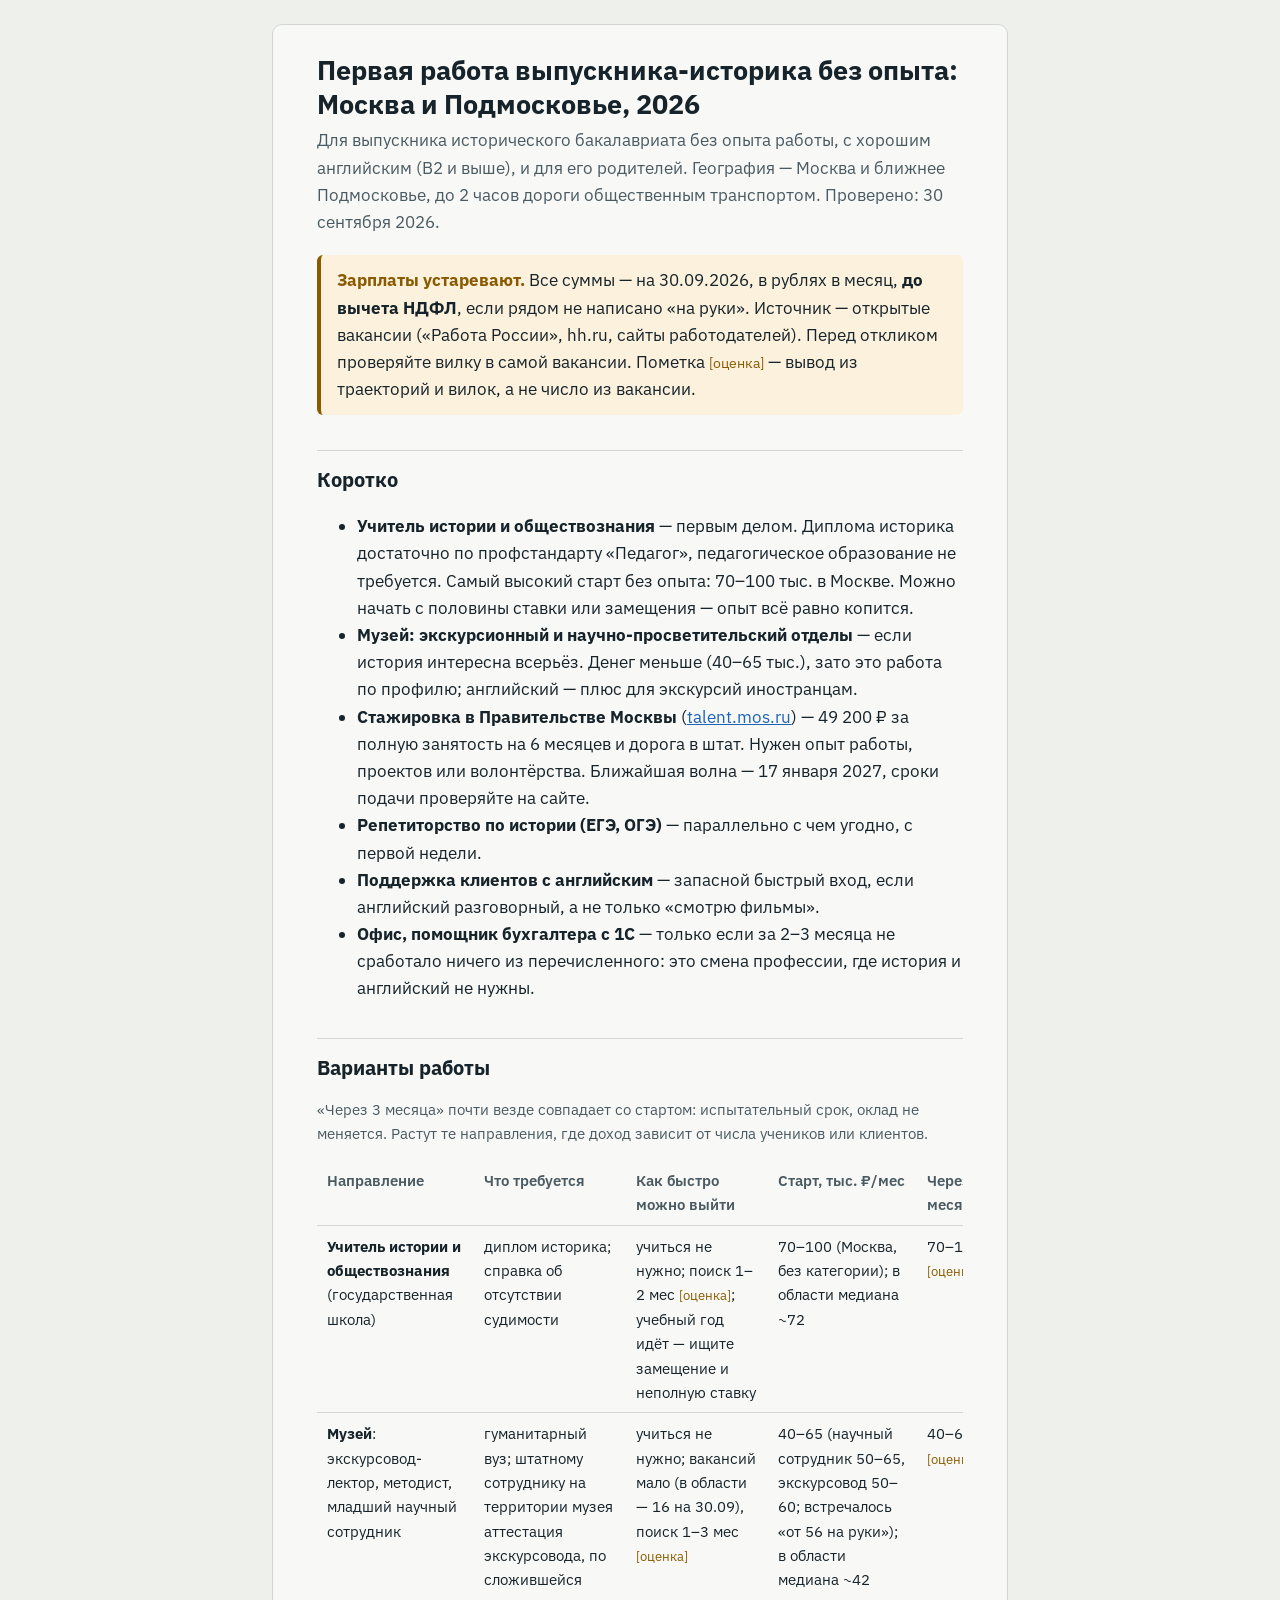
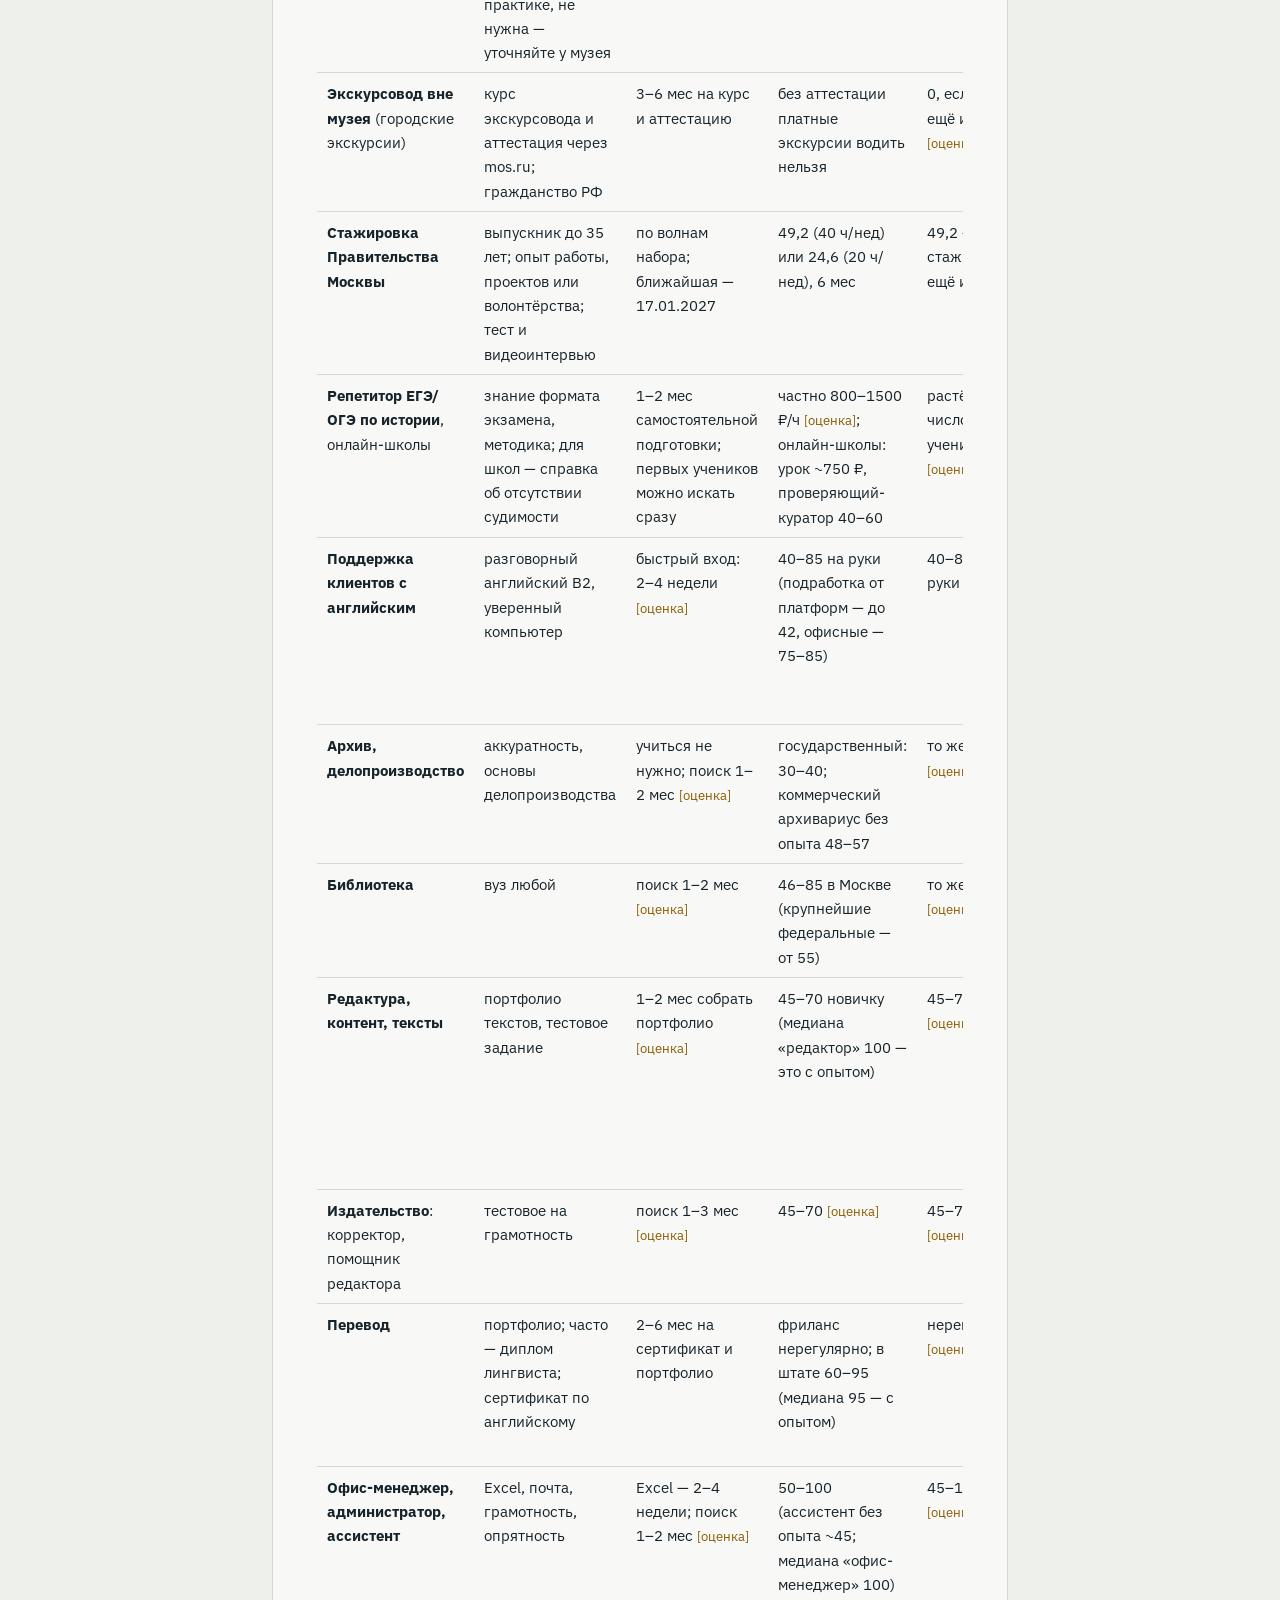
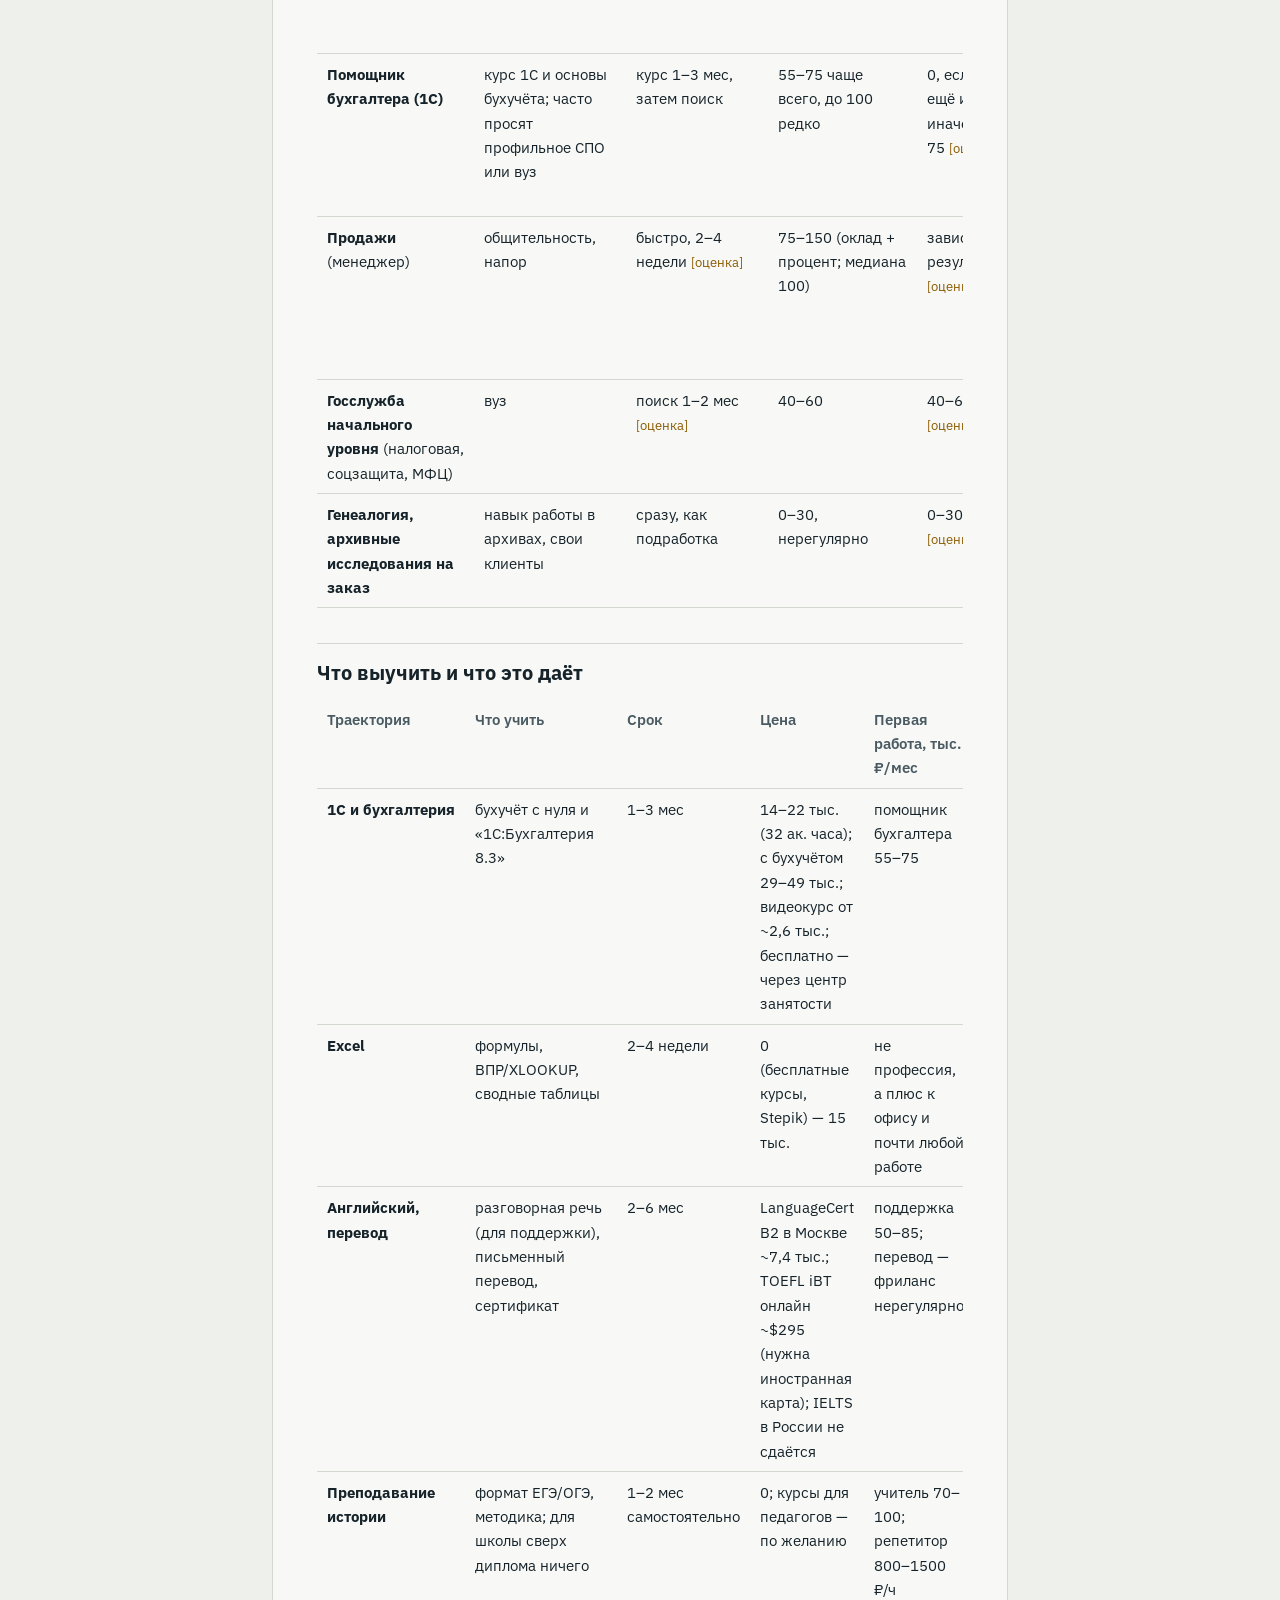
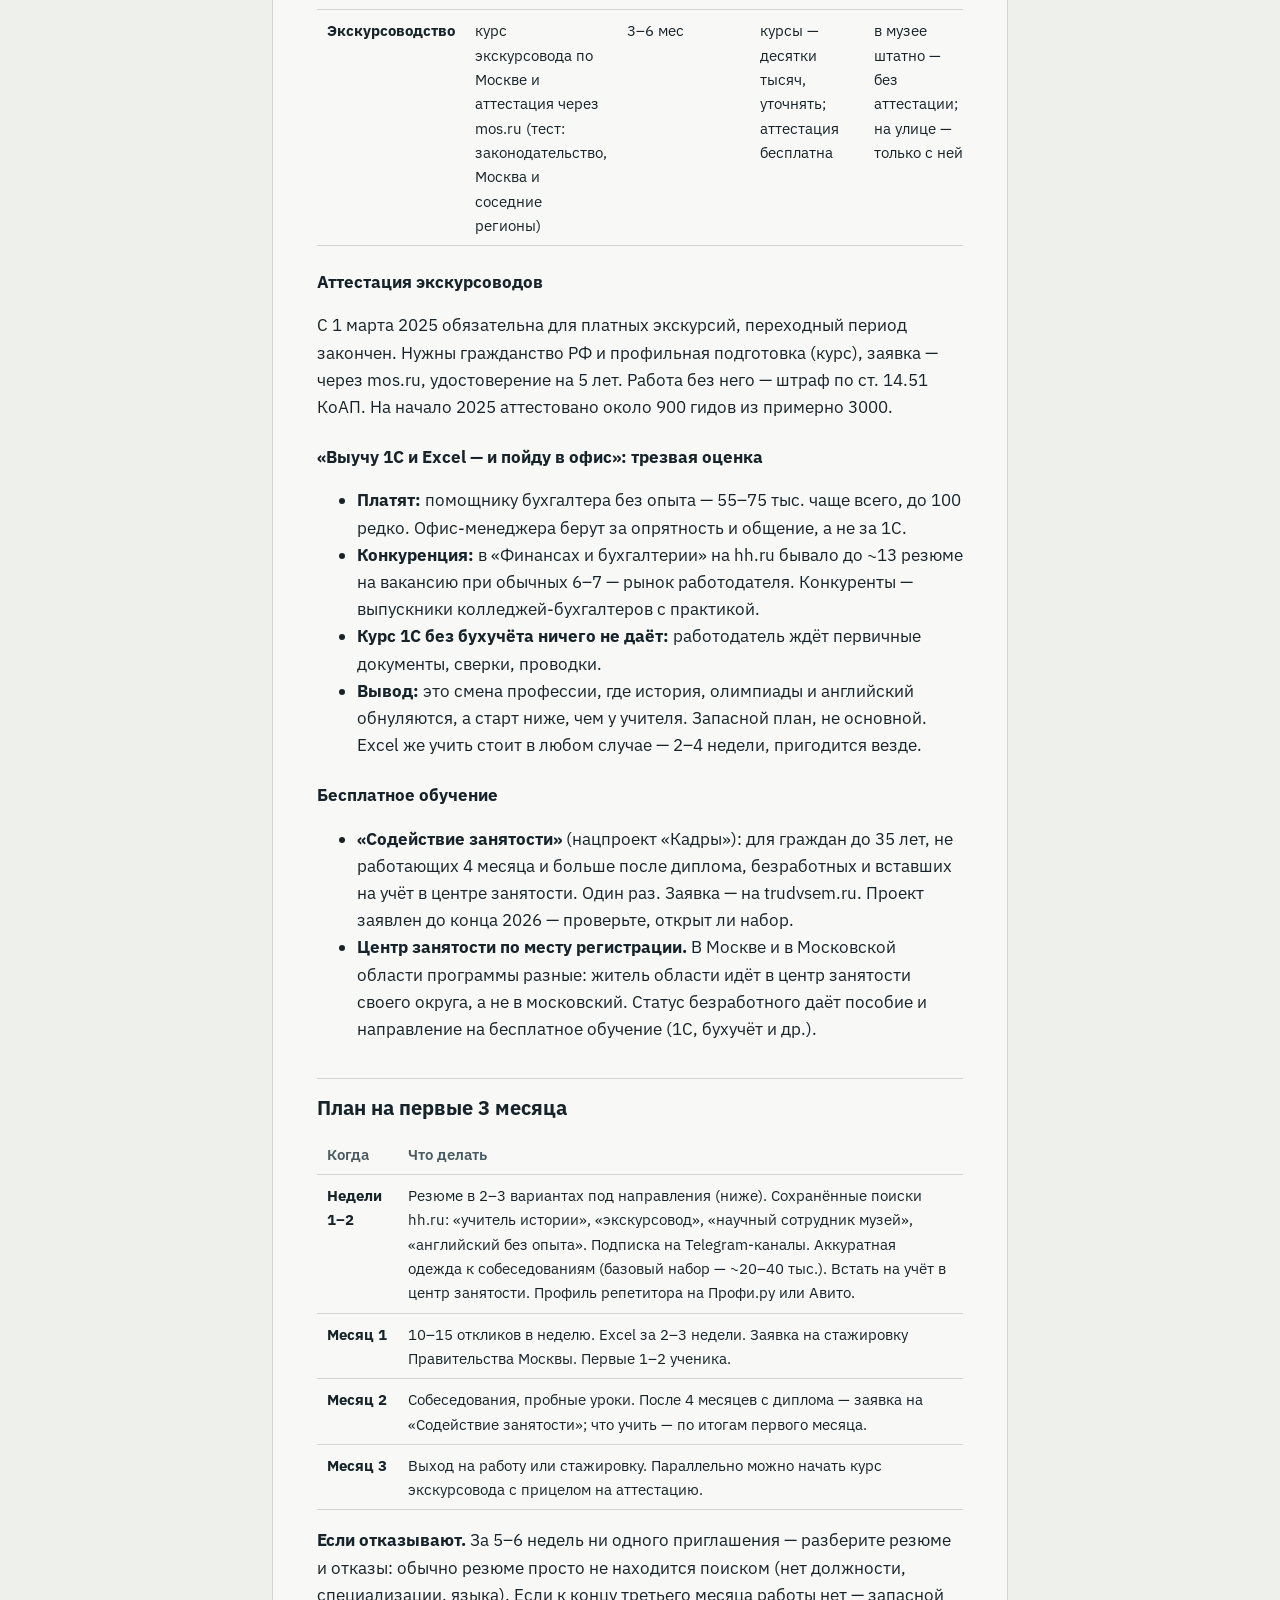
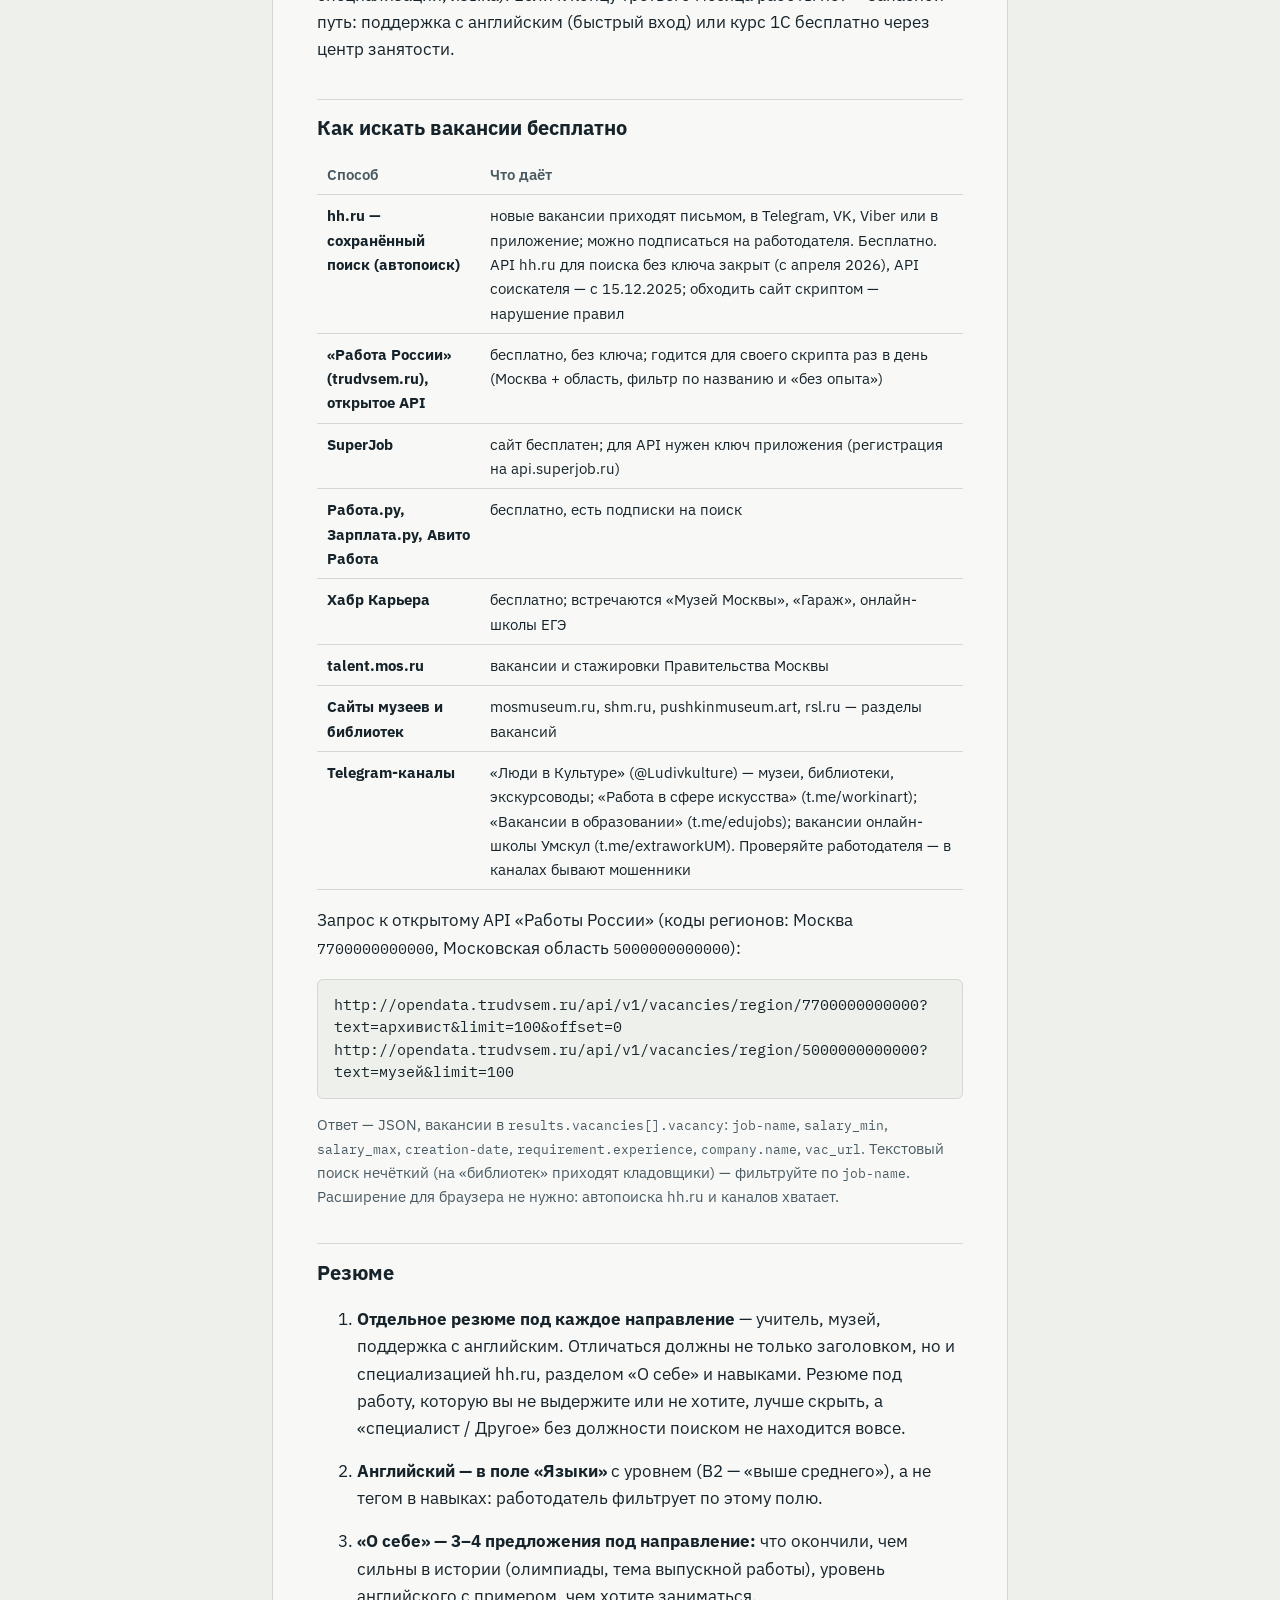
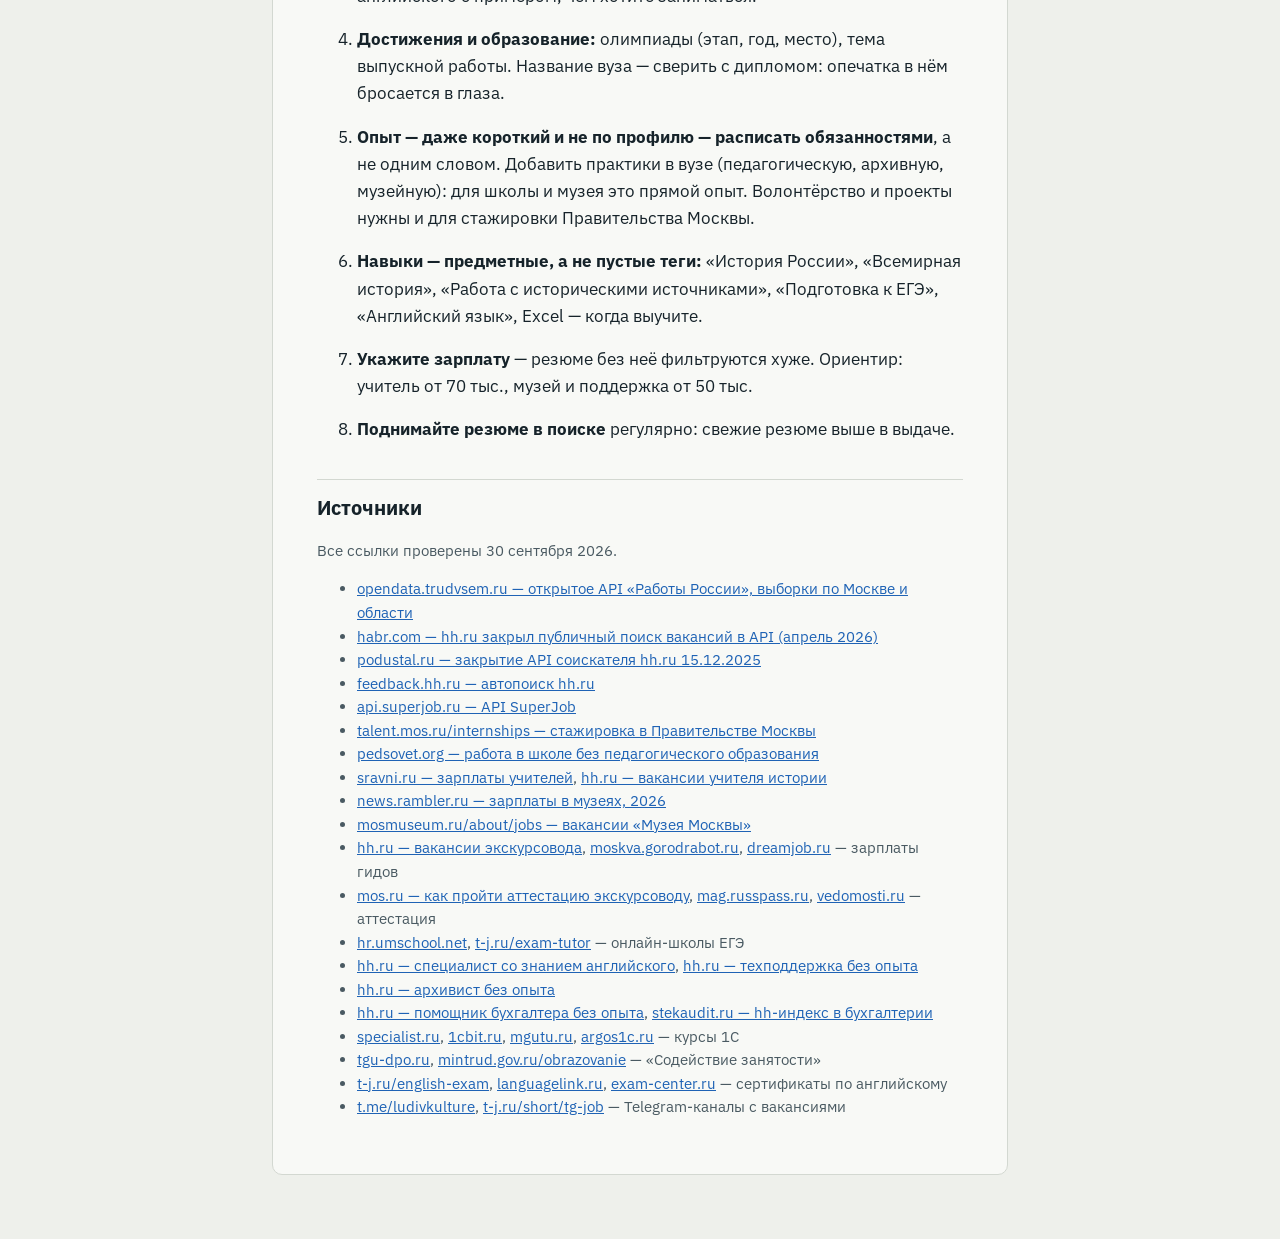
==== life/russia/first-job-humanities-graduate/index.html @ 93a3f7b5 "Две страницы: повторная подача на учебную визу во Францию; первая работа выпускника-историка Co-Auth" ====
<!doctype html>
<html lang="ru">
<head>
<meta charset="utf-8">
<meta name="viewport" content="width=device-width, initial-scale=1">
<title>Первая работа выпускника-историка без опыта: Москва и Подмосковье, 2026</title>
<meta name="description" content="Куда идти работать выпускнику исторического факультета без опыта, с хорошим английским, в Москве и Подмосковье: школа, музей, стажировка Правительства Москвы, репетиторство, поддержка с английским, офис и 1С. Как быстро можно выйти на работу и сколько платят на старте, через 3 месяца и через год.">
<link rel="canonical" href="https://mpashka.github.io/pages/life/russia/first-job-humanities-graduate/">
<meta property="og:type" content="article">
<meta property="og:url" content="https://mpashka.github.io/pages/life/russia/first-job-humanities-graduate/">
<meta property="og:title" content="Первая работа выпускника-историка без опыта: Москва и Подмосковье, 2026">
<meta property="og:description" content="Варианты работы, сроки выхода, доход на старте, через 3 месяца и через год; что выучить, план на 3 месяца и бесплатный поиск вакансий.">
<meta property="og:locale" content="ru_RU">
<link rel="preconnect" href="https://fonts.googleapis.com">
<link rel="preconnect" href="https://fonts.gstatic.com" crossorigin>
<link rel="stylesheet" href="https://fonts.googleapis.com/css2?family=IBM+Plex+Mono:wght@400;500&family=IBM+Plex+Sans:ital,wght@0,400;0,500;0,600;1,400&display=swap&subset=cyrillic,latin-ext">
<style>
:root {
  color-scheme: light;
  --ground: #eef0eb;
  --paper: #f8f9f6;
  --ink: #16232a;
  --ink-2: #4a5a62;
  --rule: #d3d8d1;
  --signal: #8a5a00;
  --signal-bg: #fbf1dc;
  --link: #1f63b5;
}
@media (prefers-color-scheme: dark) {
  :root {
    color-scheme: dark;
    --ground: #12181b;
    --paper: #182125;
    --ink: #e4eae7;
    --ink-2: #a7b4b9;
    --rule: #2e3a3f;
    --signal: #f0b54a;
    --signal-bg: #2b2415;
    --link: #7fb2f0;
  }
}
* { box-sizing: border-box; }
body {
  margin: 0;
  background: var(--ground);
  color: var(--ink);
  font: 17px/1.6 "IBM Plex Sans", system-ui, -apple-system, "Segoe UI", sans-serif;
  padding: 24px 16px 64px;
}
main {
  max-width: 46rem;
  margin: 0 auto;
  background: var(--paper);
  border: 1px solid var(--rule);
  border-radius: 10px;
  padding: 28px clamp(16px, 4vw, 44px) 40px;
}
h1 { font-size: 1.7rem; line-height: 1.25; margin: 0 0 .4rem; }
h2 { font-size: 1.25rem; margin: 2.2rem 0 .6rem; padding-top: .8rem; border-top: 1px solid var(--rule); }
h3 { font-size: 1.05rem; margin: 1.4rem 0 .4rem; }
p, li { max-width: 42rem; }
.lead { color: var(--ink-2); margin-top: 0; }
.alert {
  background: var(--signal-bg);
  border-left: 4px solid var(--signal);
  padding: 12px 16px;
  border-radius: 6px;
  margin: 1.2rem 0;
}
.alert strong { color: var(--signal); }
a { color: var(--link); }
ol.steps > li { margin-bottom: 1rem; }
code, pre { font-family: "IBM Plex Mono", ui-monospace, monospace; font-size: .88em; }
.letter {
  overflow-x: auto;
  background: var(--ground);
  border: 1px solid var(--rule);
  border-radius: 6px;
  padding: 14px 16px;
  white-space: pre-wrap;
  line-height: 1.5;
}
.table-wrap { overflow-x: auto; }
table { border-collapse: collapse; width: 100%; font-size: .95rem; }
th, td { text-align: left; vertical-align: top; padding: 8px 10px; border-bottom: 1px solid var(--rule); }
th { color: var(--ink-2); font-weight: 600; }
.muted { color: var(--ink-2); font-size: .92rem; }
.est { color: var(--signal); font-size: .85em; white-space: nowrap; }
</style>
</head>
<body>
<main>
<h1>Первая работа выпускника-историка без опыта: Москва и Подмосковье, 2026</h1>
<p class="lead">Для выпускника исторического бакалавриата без опыта работы, с хорошим английским
(B2 и выше), и для его родителей. География — Москва и ближнее Подмосковье, до 2 часов дороги
общественным транспортом. Проверено: 30 сентября 2026.</p>

<div class="alert"><strong>Зарплаты устаревают.</strong> Все суммы — на 30.09.2026, в рублях в месяц,
<b>до вычета НДФЛ</b>, если рядом не написано «на руки». Источник — открытые вакансии («Работа
России», hh.ru, сайты работодателей). Перед откликом проверяйте вилку в самой вакансии. Пометка
<span class="est">[оценка]</span> — вывод из траекторий и вилок, а не число из вакансии.</div>

<h2>Коротко</h2>
<ul>
  <li><b>Учитель истории и обществознания</b> — первым делом. Диплома историка достаточно по
    профстандарту «Педагог», педагогическое образование не требуется. Самый высокий старт без опыта:
    70–100 тыс. в Москве. Можно начать с половины ставки или замещения — опыт всё равно копится.</li>
  <li><b>Музей: экскурсионный и научно-просветительский отделы</b> — если история интересна всерьёз.
    Денег меньше (40–65 тыс.), зато это работа по профилю; английский — плюс для экскурсий иностранцам.</li>
  <li><b>Стажировка в Правительстве Москвы</b> (<a href="https://talent.mos.ru/internships/">talent.mos.ru</a>) —
    49 200 ₽ за полную занятость на 6 месяцев и дорога в штат. Нужен опыт работы, проектов или
    волонтёрства. Ближайшая волна — 17 января 2027, сроки подачи проверяйте на сайте.</li>
  <li><b>Репетиторство по истории (ЕГЭ, ОГЭ)</b> — параллельно с чем угодно, с первой недели.</li>
  <li><b>Поддержка клиентов с английским</b> — запасной быстрый вход, если английский разговорный, а не
    только «смотрю фильмы».</li>
  <li><b>Офис, помощник бухгалтера с 1С</b> — только если за 2–3 месяца не сработало ничего из
    перечисленного: это смена профессии, где история и английский не нужны.</li>
</ul>

<h2>Варианты работы</h2>
<p class="muted">«Через 3 месяца» почти везде совпадает со стартом: испытательный срок, оклад не
меняется. Растут те направления, где доход зависит от числа учеников или клиентов.</p>
<div class="table-wrap">
<table>
  <tr><th>Направление</th><th>Что требуется</th><th>Как быстро можно выйти</th><th>Старт, тыс. ₽/мес</th><th>Через 3 месяца</th><th>Через год</th><th>Комментарий</th></tr>
  <tr><td><b>Учитель истории и обществознания</b> (государственная школа)</td>
    <td>диплом историка; справка об отсутствии судимости</td>
    <td>учиться не нужно; поиск 1–2 мес <span class="est">[оценка]</span>; учебный год идёт — ищите замещение и неполную ставку</td>
    <td>70–100 (Москва, без категории); в области медиана ~72</td>
    <td>70–100 <span class="est">[оценка]</span></td>
    <td>90–130 при 1,2–1,5 ставки</td>
    <td>стабильно; дальше методист, своё репетиторство, частные школы — 150+</td></tr>
  <tr><td><b>Музей</b>: экскурсовод-лектор, методист, младший научный сотрудник</td>
    <td>гуманитарный вуз; штатному сотруднику на территории музея аттестация экскурсовода, по сложившейся практике, не нужна — уточняйте у музея</td>
    <td>учиться не нужно; вакансий мало (в области — 16 на 30.09), поиск 1–3 мес <span class="est">[оценка]</span></td>
    <td>40–65 (научный сотрудник 50–65, экскурсовод 50–60; встречалось «от 56 на руки»); в области медиана ~42</td>
    <td>40–65 <span class="est">[оценка]</span></td>
    <td>55–90</td>
    <td>рост медленный; авторские экскурсии — 100+</td></tr>
  <tr><td><b>Экскурсовод вне музея</b> (городские экскурсии)</td>
    <td>курс экскурсовода и аттестация через mos.ru; гражданство РФ</td>
    <td>3–6 мес на курс и аттестацию</td>
    <td>без аттестации платные экскурсии водить нельзя</td>
    <td>0, если курс ещё идёт <span class="est">[оценка]</span></td>
    <td>60–100</td>
    <td>сначала поработать в музее, курс — параллельно</td></tr>
  <tr><td><b>Стажировка Правительства Москвы</b></td>
    <td>выпускник до 35 лет; опыт работы, проектов или волонтёрства; тест и видеоинтервью</td>
    <td>по волнам набора; ближайшая — 17.01.2027</td>
    <td>49,2 (40 ч/нед) или 24,6 (20 ч/нед), 6 мес</td>
    <td>49,2 — стажировка ещё идёт</td>
    <td>в штате органа власти 60–90 <span class="est">[оценка]</span></td>
    <td>лучший вход в госслужбу с нуля</td></tr>
  <tr><td><b>Репетитор ЕГЭ/ОГЭ по истории</b>, онлайн-школы</td>
    <td>знание формата экзамена, методика; для школ — справка об отсутствии судимости</td>
    <td>1–2 мес самостоятельной подготовки; первых учеников можно искать сразу</td>
    <td>частно 800–1500 ₽/ч <span class="est">[оценка]</span>; онлайн-школы: урок ~750 ₽, проверяющий-куратор 40–60</td>
    <td>растёт с числом учеников <span class="est">[оценка]</span></td>
    <td>1500–2500 ₽/ч; 60–120 при полной загрузке</td>
    <td>хорошо сочетается со школой или музеем; цена растёт с отзывами</td></tr>
  <tr><td><b>Поддержка клиентов с английским</b></td>
    <td>разговорный английский B2, уверенный компьютер</td>
    <td>быстрый вход: 2–4 недели <span class="est">[оценка]</span></td>
    <td>40–85 на руки (подработка от платформ — до 42, офисные — 75–85)</td>
    <td>40–85 на руки <span class="est">[оценка]</span></td>
    <td>70–100 (старший специалист, вторая линия)</td>
    <td>часто удалённо, сменный график; дальше — менеджер по клиентам</td></tr>
  <tr><td><b>Архив, делопроизводство</b></td>
    <td>аккуратность, основы делопроизводства</td>
    <td>учиться не нужно; поиск 1–2 мес <span class="est">[оценка]</span></td>
    <td>государственный: 30–40; коммерческий архивариус без опыта 48–57</td>
    <td>то же <span class="est">[оценка]</span></td>
    <td>50–80; делопроизводитель в компании с опытом — 105+</td>
    <td>в госархиве рост низкий, в компаниях средний</td></tr>
  <tr><td><b>Библиотека</b></td>
    <td>вуз любой</td>
    <td>поиск 1–2 мес <span class="est">[оценка]</span></td>
    <td>46–85 в Москве (крупнейшие федеральные — от 55)</td>
    <td>то же <span class="est">[оценка]</span></td>
    <td>60–85</td>
    <td>рост низкий</td></tr>
  <tr><td><b>Редактура, контент, тексты</b></td>
    <td>портфолио текстов, тестовое задание</td>
    <td>1–2 мес собрать портфолио <span class="est">[оценка]</span></td>
    <td>45–70 новичку (медиана «редактор» 100 — это с опытом)</td>
    <td>45–70 <span class="est">[оценка]</span></td>
    <td>70–100</td>
    <td>конкуренция с текстами нейросетей; научно-популярная история — сильная сторона</td></tr>
  <tr><td><b>Издательство</b>: корректор, помощник редактора</td>
    <td>тестовое на грамотность</td>
    <td>поиск 1–3 мес <span class="est">[оценка]</span></td>
    <td>45–70 <span class="est">[оценка]</span></td>
    <td>45–70 <span class="est">[оценка]</span></td>
    <td>60–90</td>
    <td>узкий рынок; исторический нон-фикшн</td></tr>
  <tr><td><b>Перевод</b></td>
    <td>портфолио; часто — диплом лингвиста; сертификат по английскому</td>
    <td>2–6 мес на сертификат и портфолио</td>
    <td>фриланс нерегулярно; в штате 60–95 (медиана 95 — с опытом)</td>
    <td>нерегулярно <span class="est">[оценка]</span></td>
    <td>80–110</td>
    <td>письменный английский надо доказать; давит машинный перевод</td></tr>
  <tr><td><b>Офис-менеджер, администратор, ассистент</b></td>
    <td>Excel, почта, грамотность, опрятность</td>
    <td>Excel — 2–4 недели; поиск 1–2 мес <span class="est">[оценка]</span></td>
    <td>50–100 (ассистент без опыта ~45; медиана «офис-менеджер» 100)</td>
    <td>45–100 <span class="est">[оценка]</span></td>
    <td>70–110</td>
    <td>потолок низкий без смены направления; берут по опрятности и общению</td></tr>
  <tr><td><b>Помощник бухгалтера (1С)</b></td>
    <td>курс 1С и основы бухучёта; часто просят профильное СПО или вуз</td>
    <td>курс 1–3 мес, затем поиск</td>
    <td>55–75 чаще всего, до 100 редко</td>
    <td>0, если курс ещё идёт; иначе 55–75 <span class="est">[оценка]</span></td>
    <td>90–120 (бухгалтер участка)</td>
    <td>смена профессии; высокая конкуренция с выпускниками колледжей</td></tr>
  <tr><td><b>Продажи</b> (менеджер)</td>
    <td>общительность, напор</td>
    <td>быстро, 2–4 недели <span class="est">[оценка]</span></td>
    <td>75–150 (оклад + процент; медиана 100)</td>
    <td>зависит от результата <span class="est">[оценка]</span></td>
    <td>100–200 при результате</td>
    <td>деньги выше, но высокая текучка; история и английский не нужны</td></tr>
  <tr><td><b>Госслужба начального уровня</b> (налоговая, соцзащита, МФЦ)</td>
    <td>вуз</td>
    <td>поиск 1–2 мес <span class="est">[оценка]</span></td>
    <td>40–60</td>
    <td>40–60 <span class="est">[оценка]</span></td>
    <td>50–70</td>
    <td>рост медленный, но стабильно</td></tr>
  <tr><td><b>Генеалогия, архивные исследования на заказ</b></td>
    <td>навык работы в архивах, свои клиенты</td>
    <td>сразу, как подработка</td>
    <td>0–30, нерегулярно</td>
    <td>0–30 <span class="est">[оценка]</span></td>
    <td>зависит от клиентов</td>
    <td>ниша, скорее подработка</td></tr>
</table>
</div>

<h2>Что выучить и что это даёт</h2>
<div class="table-wrap">
<table>
  <tr><th>Траектория</th><th>Что учить</th><th>Срок</th><th>Цена</th><th>Первая работа, тыс. ₽/мес</th><th>Через год</th></tr>
  <tr><td><b>1С и бухгалтерия</b></td>
    <td>бухучёт с нуля и «1С:Бухгалтерия 8.3»</td>
    <td>1–3 мес</td>
    <td>14–22 тыс. (32 ак. часа); с бухучётом 29–49 тыс.; видеокурс от ~2,6 тыс.; бесплатно — через центр занятости</td>
    <td>помощник бухгалтера 55–75</td>
    <td>90–120</td></tr>
  <tr><td><b>Excel</b></td>
    <td>формулы, ВПР/XLOOKUP, сводные таблицы</td>
    <td>2–4 недели</td>
    <td>0 (бесплатные курсы, Stepik) — 15 тыс.</td>
    <td>не профессия, а плюс к офису и почти любой работе</td>
    <td>—</td></tr>
  <tr><td><b>Английский, перевод</b></td>
    <td>разговорная речь (для поддержки), письменный перевод, сертификат</td>
    <td>2–6 мес</td>
    <td>LanguageCert B2 в Москве ~7,4 тыс.; TOEFL iBT онлайн ~$295 (нужна иностранная карта); IELTS в России не сдаётся</td>
    <td>поддержка 50–85; перевод — фриланс нерегулярно</td>
    <td>70–110</td></tr>
  <tr><td><b>Преподавание истории</b></td>
    <td>формат ЕГЭ/ОГЭ, методика; для школы сверх диплома ничего</td>
    <td>1–2 мес самостоятельно</td>
    <td>0; курсы для педагогов — по желанию</td>
    <td>учитель 70–100; репетитор 800–1500 ₽/ч</td>
    <td>90–130</td></tr>
  <tr><td><b>Экскурсоводство</b></td>
    <td>курс экскурсовода по Москве и аттестация через mos.ru (тест: законодательство, Москва и соседние регионы)</td>
    <td>3–6 мес</td>
    <td>курсы — десятки тысяч, уточнять; аттестация бесплатна</td>
    <td>в музее штатно — без аттестации; на улице — только с ней</td>
    <td>60–100; авторские туры выше</td></tr>
</table>
</div>

<h3>Аттестация экскурсоводов</h3>
<p>С 1 марта 2025 обязательна для платных экскурсий, переходный период закончен. Нужны гражданство
РФ и профильная подготовка (курс), заявка — через mos.ru, удостоверение на 5 лет. Работа без него —
штраф по ст. 14.51 КоАП. На начало 2025 аттестовано около 900 гидов из примерно 3000.</p>

<h3>«Выучу 1С и Excel — и пойду в офис»: трезвая оценка</h3>
<ul>
  <li><b>Платят:</b> помощнику бухгалтера без опыта — 55–75 тыс. чаще всего, до 100 редко.
    Офис-менеджера берут за опрятность и общение, а не за 1С.</li>
  <li><b>Конкуренция:</b> в «Финансах и бухгалтерии» на hh.ru бывало до ~13 резюме на вакансию при
    обычных 6–7 — рынок работодателя. Конкуренты — выпускники колледжей-бухгалтеров с практикой.</li>
  <li><b>Курс 1С без бухучёта ничего не даёт:</b> работодатель ждёт первичные документы, сверки,
    проводки.</li>
  <li><b>Вывод:</b> это смена профессии, где история, олимпиады и английский обнуляются, а старт ниже,
    чем у учителя. Запасной план, не основной. Excel же учить стоит в любом случае — 2–4 недели,
    пригодится везде.</li>
</ul>

<h3>Бесплатное обучение</h3>
<ul>
  <li><b>«Содействие занятости»</b> (нацпроект «Кадры»): для граждан до 35 лет, не работающих
    4 месяца и больше после диплома, безработных и вставших на учёт в центре занятости. Один раз.
    Заявка — на trudvsem.ru. Проект заявлен до конца 2026 — проверьте, открыт ли набор.</li>
  <li><b>Центр занятости по месту регистрации.</b> В Москве и в Московской области программы
    разные: житель области идёт в центр занятости своего округа, а не в московский. Статус
    безработного даёт пособие и направление на бесплатное обучение (1С, бухучёт и др.).</li>
</ul>

<h2>План на первые 3 месяца</h2>
<div class="table-wrap">
<table>
  <tr><th>Когда</th><th>Что делать</th></tr>
  <tr><td><b>Недели 1–2</b></td>
    <td>Резюме в 2–3 вариантах под направления (ниже). Сохранённые поиски hh.ru: «учитель истории»,
    «экскурсовод», «научный сотрудник музей», «английский без опыта». Подписка на Telegram-каналы.
    Аккуратная одежда к собеседованиям (базовый набор — ~20–40 тыс.). Встать на учёт в центр занятости.
    Профиль репетитора на Профи.ру или Авито.</td></tr>
  <tr><td><b>Месяц 1</b></td>
    <td>10–15 откликов в неделю. Excel за 2–3 недели. Заявка на стажировку Правительства Москвы.
    Первые 1–2 ученика.</td></tr>
  <tr><td><b>Месяц 2</b></td>
    <td>Собеседования, пробные уроки. После 4 месяцев с диплома — заявка на «Содействие
    занятости»; что учить — по итогам первого месяца.</td></tr>
  <tr><td><b>Месяц 3</b></td>
    <td>Выход на работу или стажировку. Параллельно можно начать курс экскурсовода с прицелом на
    аттестацию.</td></tr>
</table>
</div>
<p><b>Если отказывают.</b> За 5–6 недель ни одного приглашения — разберите резюме и отказы:
обычно резюме просто не находится поиском (нет должности, специализации, языка). Если к концу
третьего месяца работы нет — запасной путь: поддержка с английским (быстрый вход) или курс 1С
бесплатно через центр занятости.</p>

<h2>Как искать вакансии бесплатно</h2>
<div class="table-wrap">
<table>
  <tr><th>Способ</th><th>Что даёт</th></tr>
  <tr><td><b>hh.ru — сохранённый поиск (автопоиск)</b></td>
    <td>новые вакансии приходят письмом, в Telegram, VK, Viber или в приложение; можно подписаться на
    работодателя. Бесплатно. API hh.ru для поиска без ключа закрыт (с апреля 2026), API соискателя — с
    15.12.2025; обходить сайт скриптом — нарушение правил</td></tr>
  <tr><td><b>«Работа России» (trudvsem.ru), открытое API</b></td>
    <td>бесплатно, без ключа; годится для своего скрипта раз в день (Москва + область, фильтр по
    названию и «без опыта»)</td></tr>
  <tr><td><b>SuperJob</b></td>
    <td>сайт бесплатен; для API нужен ключ приложения (регистрация на api.superjob.ru)</td></tr>
  <tr><td><b>Работа.ру, Зарплата.ру, Авито Работа</b></td>
    <td>бесплатно, есть подписки на поиск</td></tr>
  <tr><td><b>Хабр Карьера</b></td>
    <td>бесплатно; встречаются «Музей Москвы», «Гараж», онлайн-школы ЕГЭ</td></tr>
  <tr><td><b>talent.mos.ru</b></td>
    <td>вакансии и стажировки Правительства Москвы</td></tr>
  <tr><td><b>Сайты музеев и библиотек</b></td>
    <td>mosmuseum.ru, shm.ru, pushkinmuseum.art, rsl.ru — разделы вакансий</td></tr>
  <tr><td><b>Telegram-каналы</b></td>
    <td>«Люди в Культуре» (@Ludivkulture) — музеи, библиотеки, экскурсоводы; «Работа в сфере искусства»
    (t.me/workinart); «Вакансии в образовании» (t.me/edujobs); вакансии онлайн-школы Умскул
    (t.me/extraworkUM). Проверяйте работодателя — в каналах бывают мошенники</td></tr>
</table>
</div>
<p>Запрос к открытому API «Работы России» (коды регионов: Москва <code>7700000000000</code>,
Московская область <code>5000000000000</code>):</p>
<pre class="letter">http://opendata.trudvsem.ru/api/v1/vacancies/region/7700000000000?text=архивист&amp;limit=100&amp;offset=0
http://opendata.trudvsem.ru/api/v1/vacancies/region/5000000000000?text=музей&amp;limit=100</pre>
<p class="muted">Ответ — JSON, вакансии в <code>results.vacancies[].vacancy</code>: <code>job-name</code>,
<code>salary_min</code>, <code>salary_max</code>, <code>creation-date</code>,
<code>requirement.experience</code>, <code>company.name</code>, <code>vac_url</code>. Текстовый
поиск нечёткий (на «библиотек» приходят кладовщики) — фильтруйте по <code>job-name</code>.
Расширение для браузера не нужно: автопоиска hh.ru и каналов хватает.</p>

<h2>Резюме</h2>
<ol class="steps">
  <li><b>Отдельное резюме под каждое направление</b> — учитель, музей, поддержка с английским.
    Отличаться должны не только заголовком, но и специализацией hh.ru, разделом «О себе» и навыками.
    Резюме под работу, которую вы не выдержите или не хотите, лучше скрыть, а «специалист / Другое»
    без должности поиском не находится вовсе.</li>
  <li><b>Английский — в поле «Языки»</b> с уровнем (B2 — «выше среднего»), а не тегом в навыках:
    работодатель фильтрует по этому полю.</li>
  <li><b>«О себе» — 3–4 предложения под направление:</b> что окончили, чем сильны в истории
    (олимпиады, тема выпускной работы), уровень английского с примером, чем хотите заниматься.</li>
  <li><b>Достижения и образование:</b> олимпиады (этап, год, место), тема выпускной работы.
    Название вуза — сверить с дипломом: опечатка в нём бросается в глаза.</li>
  <li><b>Опыт — даже короткий и не по профилю — расписать обязанностями</b>, а не одним словом.
    Добавить практики в вузе (педагогическую, архивную, музейную): для школы и музея это прямой опыт.
    Волонтёрство и проекты нужны и для стажировки Правительства Москвы.</li>
  <li><b>Навыки — предметные, а не пустые теги:</b> «История России», «Всемирная история», «Работа
    с историческими источниками», «Подготовка к ЕГЭ», «Английский язык», Excel — когда выучите.</li>
  <li><b>Укажите зарплату</b> — резюме без неё фильтруются хуже. Ориентир: учитель от 70 тыс., музей
    и поддержка от 50 тыс.</li>
  <li><b>Поднимайте резюме в поиске</b> регулярно: свежие резюме выше в выдаче.</li>
</ol>

<h2>Источники</h2>
<p class="muted">Все ссылки проверены 30 сентября 2026.</p>
<ul class="muted">
  <li><a href="http://opendata.trudvsem.ru/api/v1/vacancies/region/7700000000000">opendata.trudvsem.ru — открытое API «Работы России», выборки по Москве и области</a></li>
  <li><a href="https://habr.com/ru/news/1069286/">habr.com — hh.ru закрыл публичный поиск вакансий в API (апрель 2026)</a></li>
  <li><a href="https://podustal.ru/blog/avtootkliki-posle-zakrytiya-api-hh">podustal.ru — закрытие API соискателя hh.ru 15.12.2025</a></li>
  <li><a href="https://feedback.hh.ru/knowledge-base/article/1617">feedback.hh.ru — автопоиск hh.ru</a></li>
  <li><a href="https://api.superjob.ru/">api.superjob.ru — API SuperJob</a></li>
  <li><a href="https://talent.mos.ru/internships/">talent.mos.ru/internships — стажировка в Правительстве Москвы</a></li>
  <li><a href="https://pedsovet.org/article/mozet-li-specialist-bez-pedagogiceskogo-obrazovania-rabotat-v-skole">pedsovet.org — работа в школе без педагогического образования</a></li>
  <li><a href="https://www.sravni.ru/text/zarplaty-uchiteley-v-rossii/">sravni.ru — зарплаты учителей</a>, <a href="https://hh.ru/vacancies/uchitel_istorii">hh.ru — вакансии учителя истории</a></li>
  <li><a href="https://news.rambler.ru/community/56453807-muzeynyy-gid-nauchnyy-sotrudnik-ekskursovod-kto-eto-i-skolko-poluchaet/">news.rambler.ru — зарплаты в музеях, 2026</a></li>
  <li><a href="https://mosmuseum.ru/about/jobs/">mosmuseum.ru/about/jobs — вакансии «Музея Москвы»</a></li>
  <li><a href="https://hh.ru/vacancies/ekskursovod">hh.ru — вакансии экскурсовода</a>, <a href="https://moskva.gorodrabot.ru/salaries/gid">moskva.gorodrabot.ru</a>, <a href="https://dreamjob.ru/salary/gid-ekskursovod/city-moskva">dreamjob.ru</a> — зарплаты гидов</li>
  <li><a href="https://www.mos.ru/otvet-rabota/kak-proyti-attestaciyu-ekskursovodu-ili-gidu-perevodchiku/">mos.ru — как пройти аттестацию экскурсоводу</a>, <a href="https://mag.russpass.ru/business/rubric/biznes/attestaciya-ekskursovodov">mag.russpass.ru</a>, <a href="https://www.vedomosti.ru/gorod/ourcity/articles/gid-so-znakom-kachestva-kak-v-moskve-prohodit-attestatsiya-ekskursovodov">vedomosti.ru</a> — аттестация</li>
  <li><a href="https://hr.umschool.net/">hr.umschool.net</a>, <a href="https://t-j.ru/exam-tutor/">t-j.ru/exam-tutor</a> — онлайн-школы ЕГЭ</li>
  <li><a href="https://hh.ru/vacancies/specialist_so_znaniem_angliyskogo_yazyka">hh.ru — специалист со знанием английского</a>, <a href="https://hh.ru/vacancies/specialist_tekhnicheskoy_podderzhki/bez_opyta_raboty">hh.ru — техподдержка без опыта</a></li>
  <li><a href="https://hh.ru/vacancies/arkhivist/bez_opyta_raboty">hh.ru — архивист без опыта</a></li>
  <li><a href="https://hh.ru/vacancies/pomoshnik_bukhgaltera/bez_opyta_raboty">hh.ru — помощник бухгалтера без опыта</a>, <a href="https://www.stekaudit.ru/poleznaya-informaciya/publikacii/6120/">stekaudit.ru — hh-индекс в бухгалтерии</a></li>
  <li><a href="https://www.specialist.ru/course/1s83b1">specialist.ru</a>, <a href="https://www.1cbit.ru/school/education/">1cbit.ru</a>, <a href="https://mgutu.ru/courses/1c/1cbuhuchet/">mgutu.ru</a>, <a href="https://argos1c.ru/kursy-1c/vvodnii-kurs-buhuchet/">argos1c.ru</a> — курсы 1С</li>
  <li><a href="https://www.tgu-dpo.ru/employed-job-seeker">tgu-dpo.ru</a>, <a href="https://mintrud.gov.ru/obrazovanie/">mintrud.gov.ru/obrazovanie</a> — «Содействие занятости»</li>
  <li><a href="https://t-j.ru/english-exam/">t-j.ru/english-exam</a>, <a href="https://www.languagelink.ru/services/exams/registration/new/">languagelink.ru</a>, <a href="https://www.exam-center.ru/">exam-center.ru</a> — сертификаты по английскому</li>
  <li><a href="https://t.me/s/ludivkulture">t.me/ludivkulture</a>, <a href="https://t-j.ru/short/tg-job/">t-j.ru/short/tg-job</a> — Telegram-каналы с вакансиями</li>
</ul>
</main>
</body>
</html>
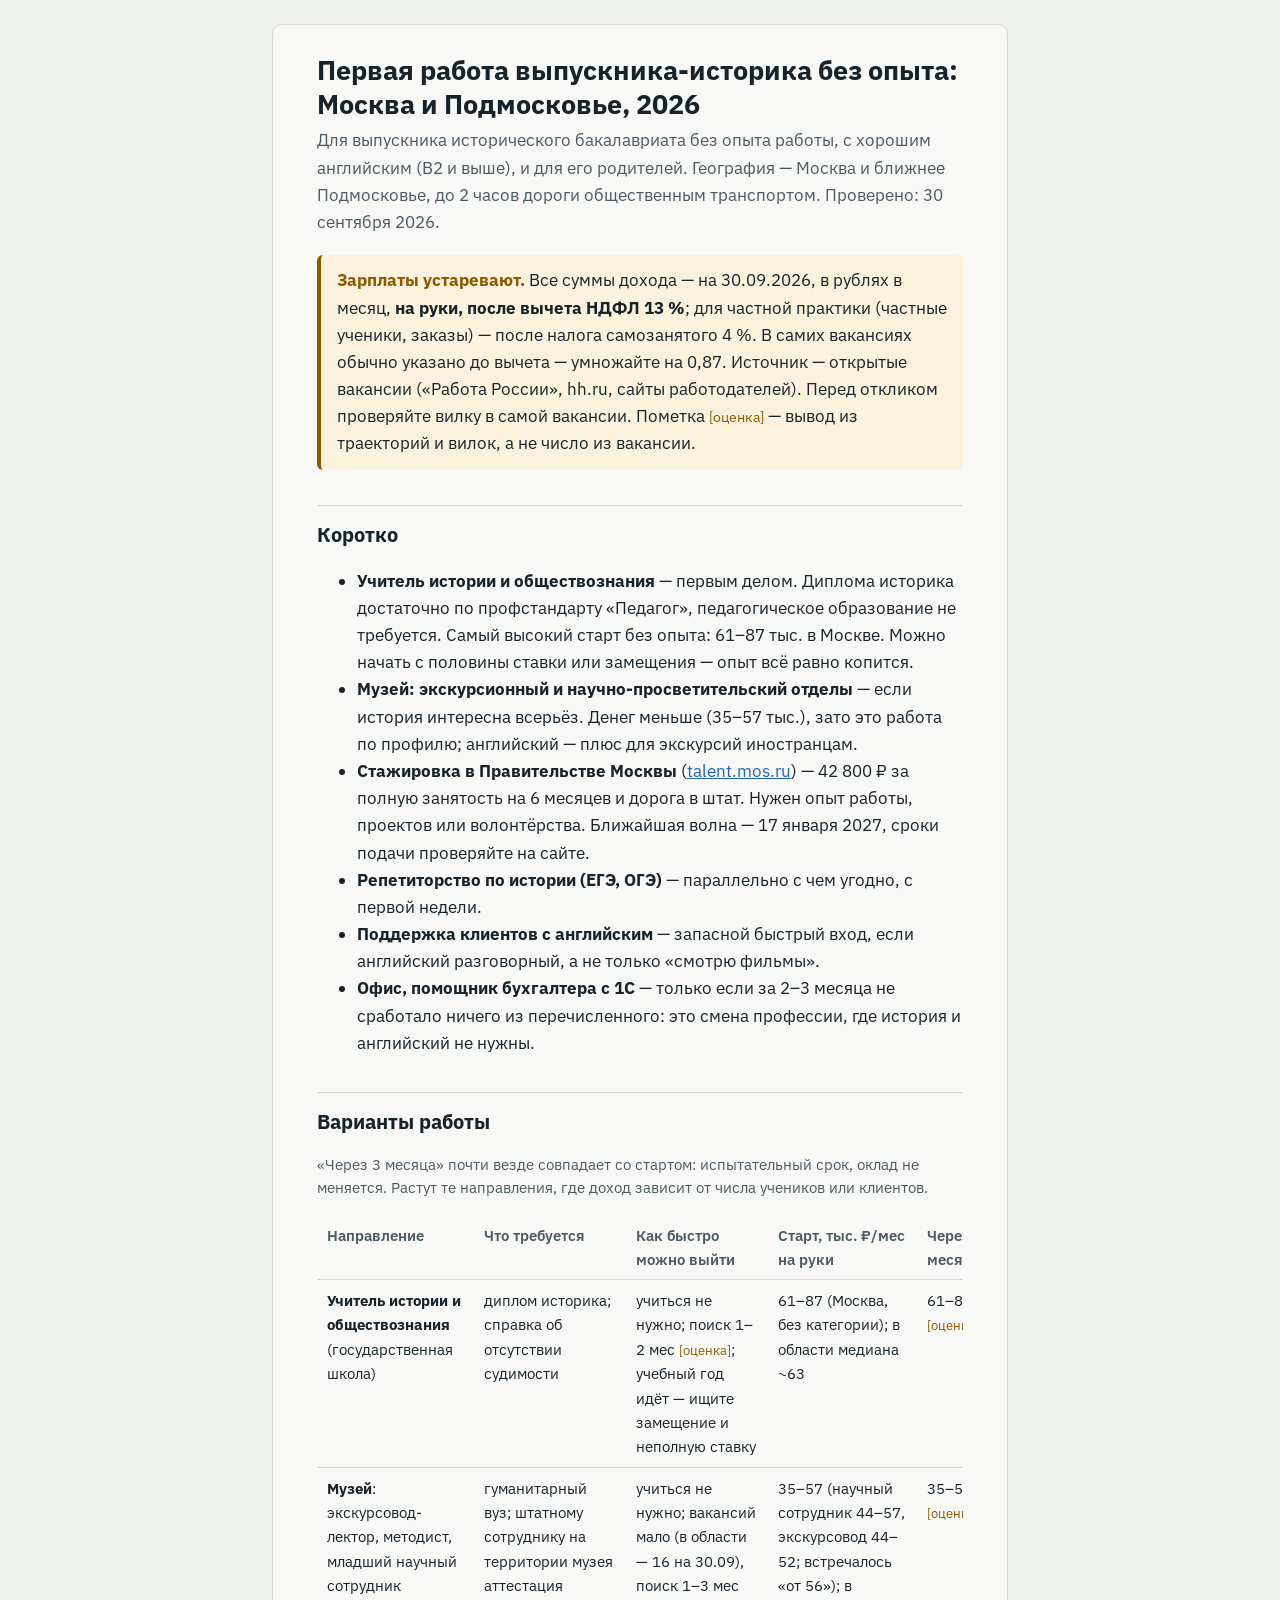
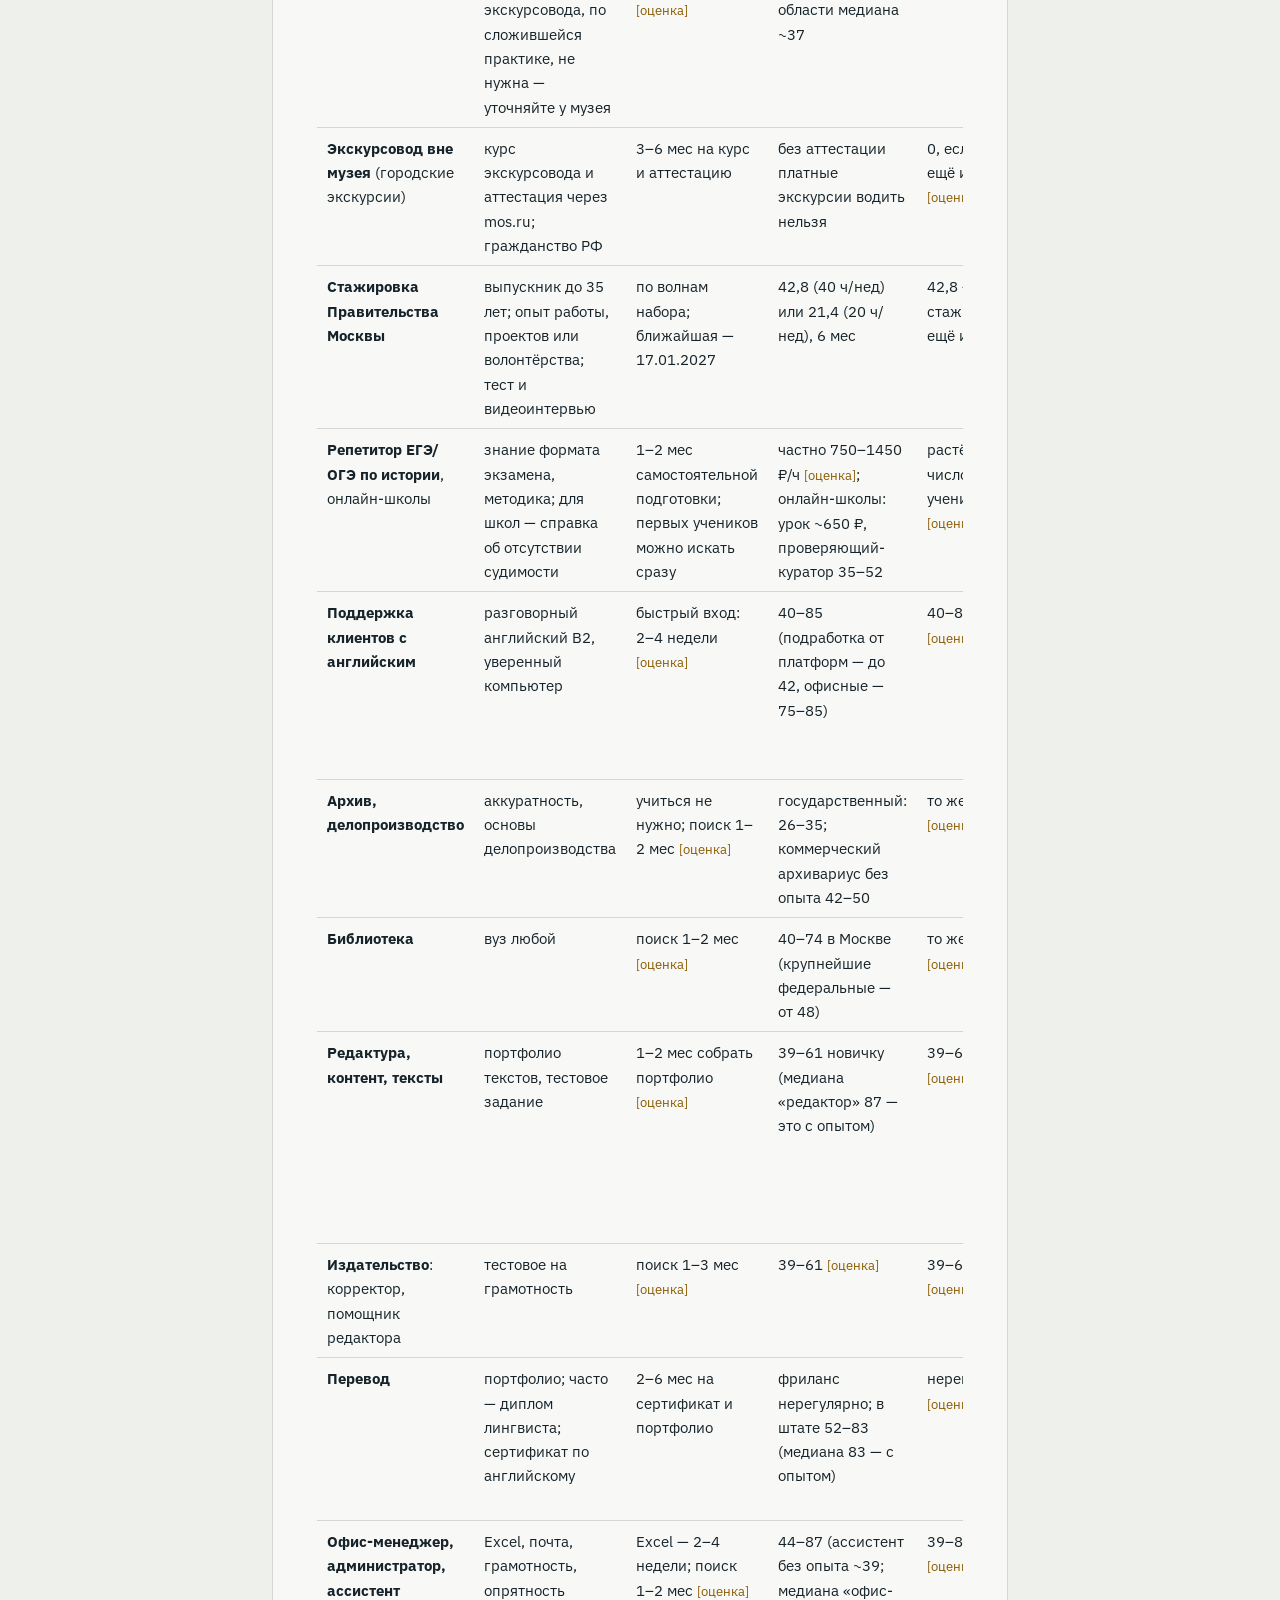
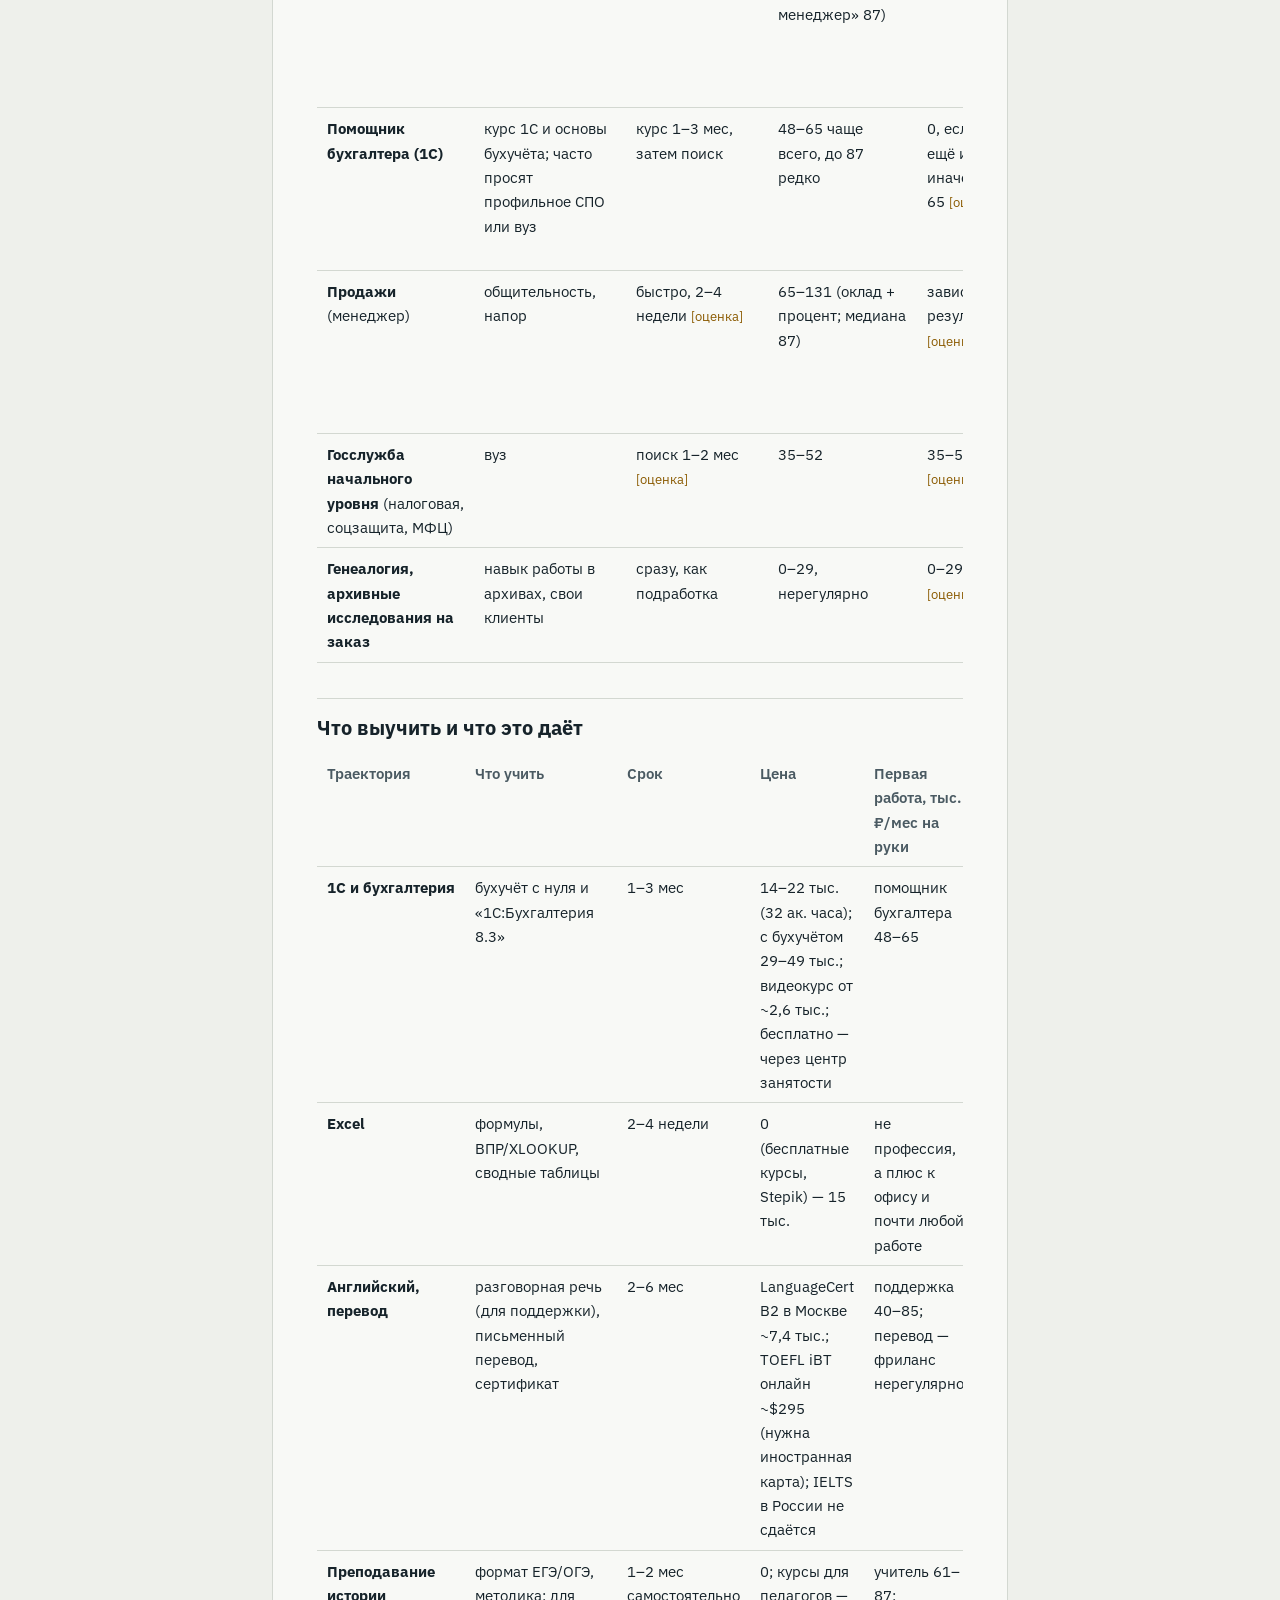
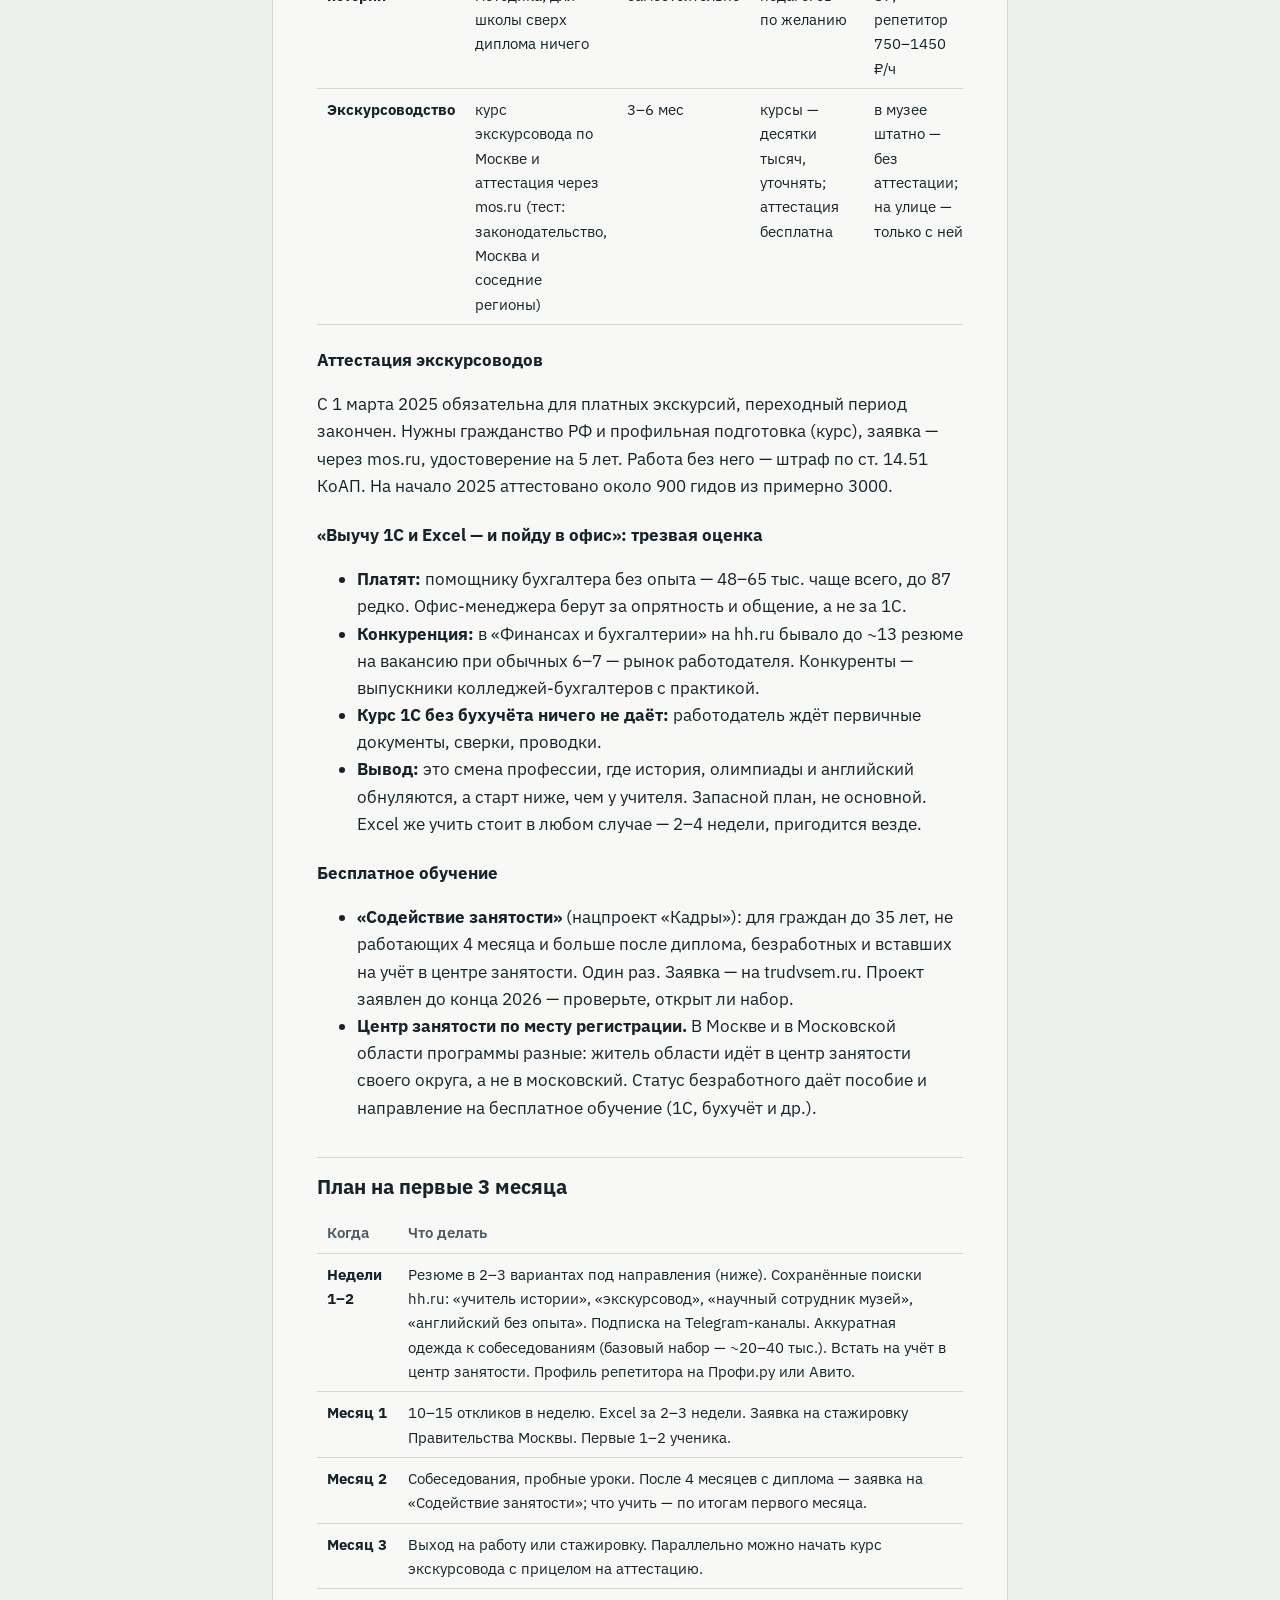
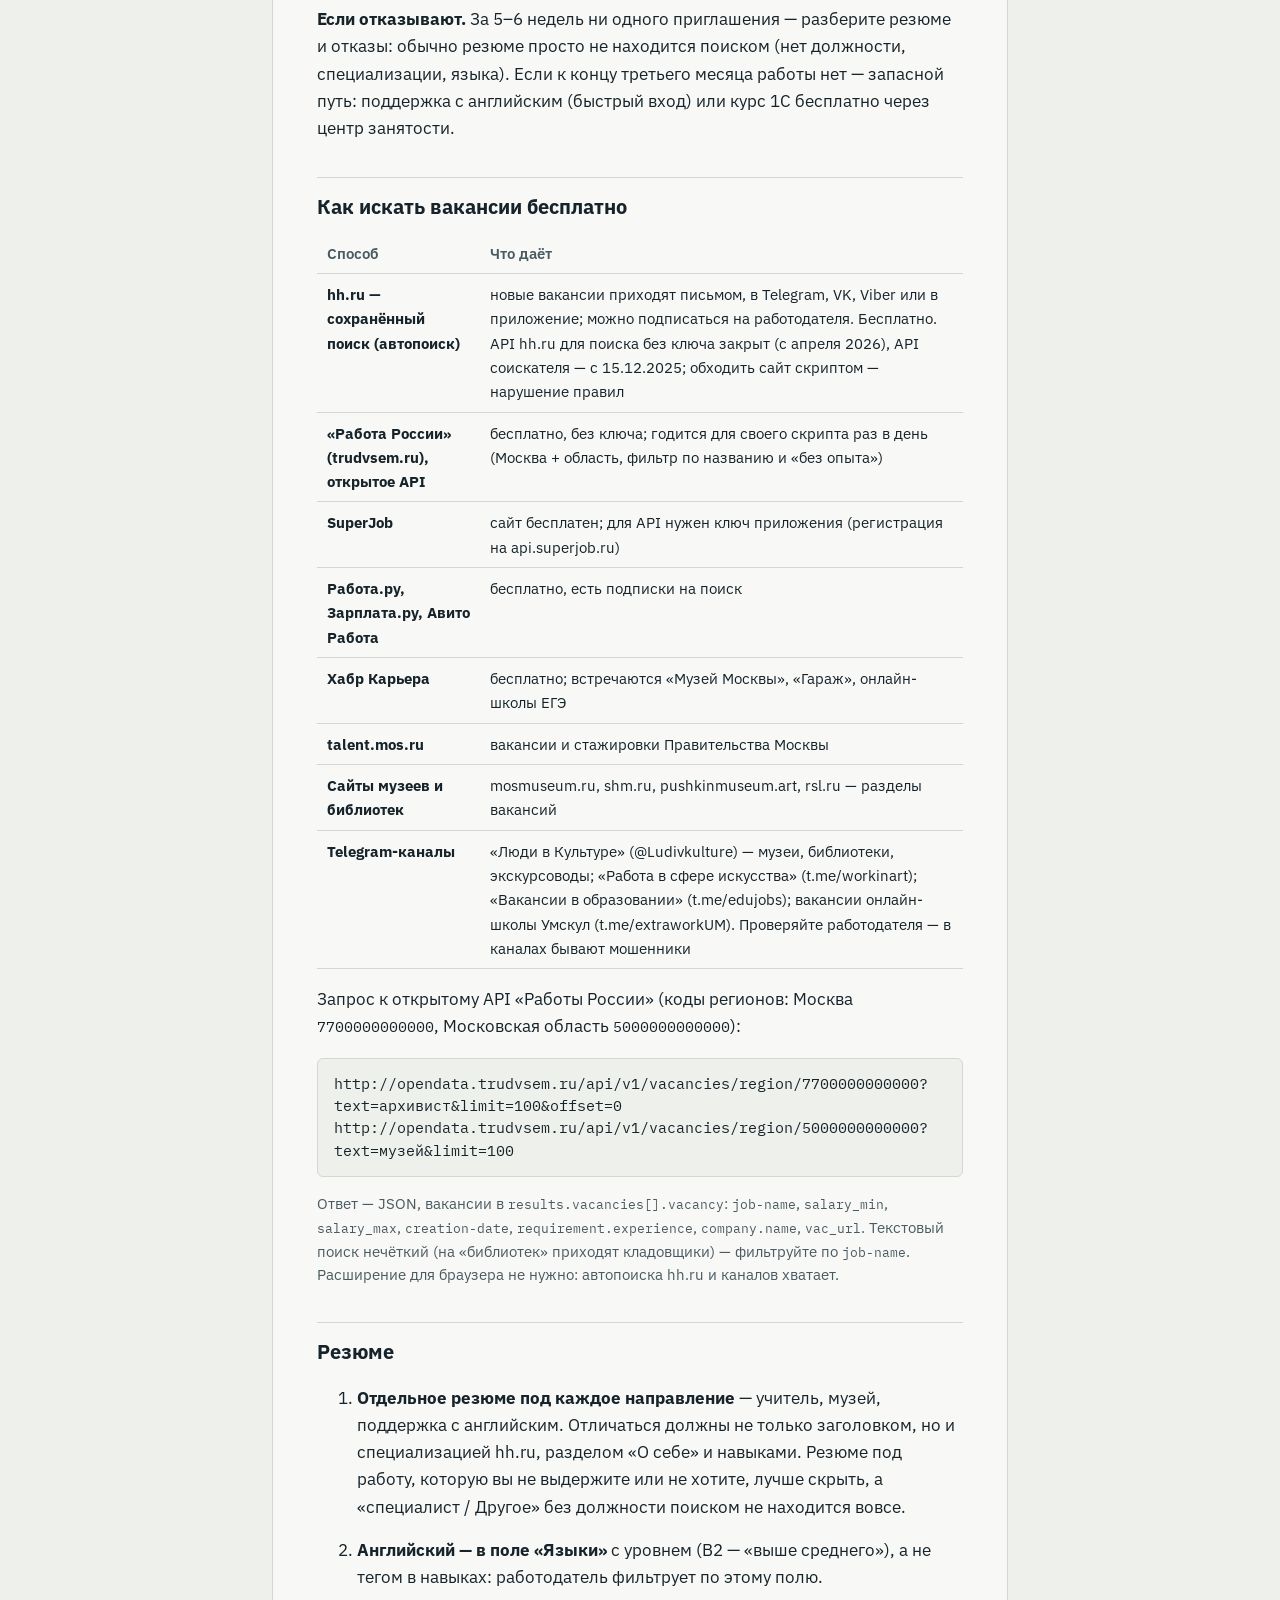
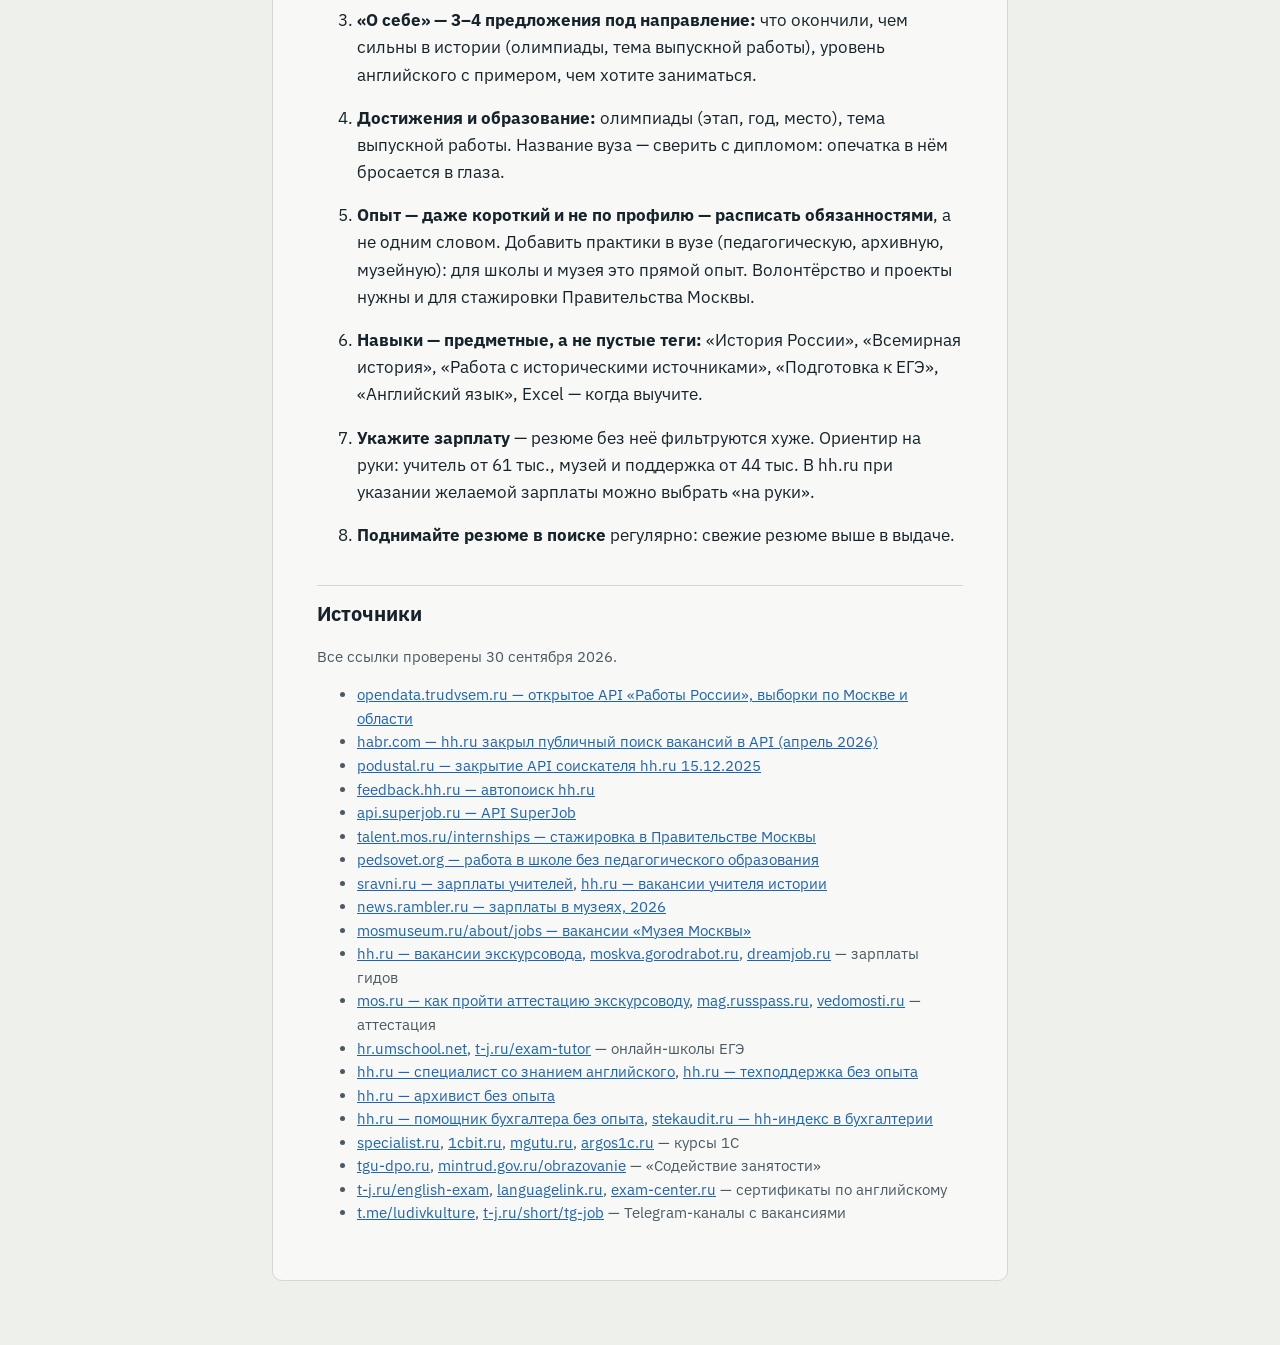
==== commit 2e865d77: "first-job: суммы дохода на руки — после НДФЛ 13 %, частная практика после 4 % Co-Authored-By: Claude" ====
--- a/life/russia/first-job-humanities-graduate/index.html
+++ b/life/russia/first-job-humanities-graduate/index.html
@@ -95,8 +95,9 @@
 (B2 и выше), и для его родителей. География — Москва и ближнее Подмосковье, до 2 часов дороги
 общественным транспортом. Проверено: 30 сентября 2026.</p>
 
-<div class="alert"><strong>Зарплаты устаревают.</strong> Все суммы — на 30.09.2026, в рублях в месяц,
-<b>до вычета НДФЛ</b>, если рядом не написано «на руки». Источник — открытые вакансии («Работа
+<div class="alert"><strong>Зарплаты устаревают.</strong> Все суммы дохода — на 30.09.2026, в рублях в месяц,
+<b>на руки, после вычета НДФЛ 13 %</b>; для частной практики (частные ученики, заказы) — после налога
+самозанятого 4 %. В самих вакансиях обычно указано до вычета — умножайте на 0,87. Источник — открытые вакансии («Работа
 России», hh.ru, сайты работодателей). Перед откликом проверяйте вилку в самой вакансии. Пометка
 <span class="est">[оценка]</span> — вывод из траекторий и вилок, а не число из вакансии.</div>
 
@@ -104,11 +105,11 @@
 <ul>
   <li><b>Учитель истории и обществознания</b> — первым делом. Диплома историка достаточно по
     профстандарту «Педагог», педагогическое образование не требуется. Самый высокий старт без опыта:
-    70–100 тыс. в Москве. Можно начать с половины ставки или замещения — опыт всё равно копится.</li>
+    61–87 тыс. в Москве. Можно начать с половины ставки или замещения — опыт всё равно копится.</li>
   <li><b>Музей: экскурсионный и научно-просветительский отделы</b> — если история интересна всерьёз.
-    Денег меньше (40–65 тыс.), зато это работа по профилю; английский — плюс для экскурсий иностранцам.</li>
+    Денег меньше (35–57 тыс.), зато это работа по профилю; английский — плюс для экскурсий иностранцам.</li>
   <li><b>Стажировка в Правительстве Москвы</b> (<a href="https://talent.mos.ru/internships/">talent.mos.ru</a>) —
-    49 200 ₽ за полную занятость на 6 месяцев и дорога в штат. Нужен опыт работы, проектов или
+    42 800 ₽ за полную занятость на 6 месяцев и дорога в штат. Нужен опыт работы, проектов или
     волонтёрства. Ближайшая волна — 17 января 2027, сроки подачи проверяйте на сайте.</li>
   <li><b>Репетиторство по истории (ЕГЭ, ОГЭ)</b> — параллельно с чем угодно, с первой недели.</li>
   <li><b>Поддержка клиентов с английским</b> — запасной быстрый вход, если английский разговорный, а не
@@ -122,117 +123,117 @@
 меняется. Растут те направления, где доход зависит от числа учеников или клиентов.</p>
 <div class="table-wrap">
 <table>
-  <tr><th>Направление</th><th>Что требуется</th><th>Как быстро можно выйти</th><th>Старт, тыс. ₽/мес</th><th>Через 3 месяца</th><th>Через год</th><th>Комментарий</th></tr>
+  <tr><th>Направление</th><th>Что требуется</th><th>Как быстро можно выйти</th><th>Старт, тыс. ₽/мес на руки</th><th>Через 3 месяца</th><th>Через год</th><th>Комментарий</th></tr>
   <tr><td><b>Учитель истории и обществознания</b> (государственная школа)</td>
     <td>диплом историка; справка об отсутствии судимости</td>
     <td>учиться не нужно; поиск 1–2 мес <span class="est">[оценка]</span>; учебный год идёт — ищите замещение и неполную ставку</td>
-    <td>70–100 (Москва, без категории); в области медиана ~72</td>
-    <td>70–100 <span class="est">[оценка]</span></td>
-    <td>90–130 при 1,2–1,5 ставки</td>
-    <td>стабильно; дальше методист, своё репетиторство, частные школы — 150+</td></tr>
+    <td>61–87 (Москва, без категории); в области медиана ~63</td>
+    <td>61–87 <span class="est">[оценка]</span></td>
+    <td>78–113 при 1,2–1,5 ставки</td>
+    <td>стабильно; дальше методист, своё репетиторство, частные школы — 131+</td></tr>
   <tr><td><b>Музей</b>: экскурсовод-лектор, методист, младший научный сотрудник</td>
     <td>гуманитарный вуз; штатному сотруднику на территории музея аттестация экскурсовода, по сложившейся практике, не нужна — уточняйте у музея</td>
     <td>учиться не нужно; вакансий мало (в области — 16 на 30.09), поиск 1–3 мес <span class="est">[оценка]</span></td>
-    <td>40–65 (научный сотрудник 50–65, экскурсовод 50–60; встречалось «от 56 на руки»); в области медиана ~42</td>
-    <td>40–65 <span class="est">[оценка]</span></td>
-    <td>55–90</td>
-    <td>рост медленный; авторские экскурсии — 100+</td></tr>
+    <td>35–57 (научный сотрудник 44–57, экскурсовод 44–52; встречалось «от 56»); в области медиана ~37</td>
+    <td>35–57 <span class="est">[оценка]</span></td>
+    <td>48–78</td>
+    <td>рост медленный; авторские экскурсии — 87+</td></tr>
   <tr><td><b>Экскурсовод вне музея</b> (городские экскурсии)</td>
     <td>курс экскурсовода и аттестация через mos.ru; гражданство РФ</td>
     <td>3–6 мес на курс и аттестацию</td>
     <td>без аттестации платные экскурсии водить нельзя</td>
     <td>0, если курс ещё идёт <span class="est">[оценка]</span></td>
-    <td>60–100</td>
+    <td>52–87</td>
     <td>сначала поработать в музее, курс — параллельно</td></tr>
   <tr><td><b>Стажировка Правительства Москвы</b></td>
     <td>выпускник до 35 лет; опыт работы, проектов или волонтёрства; тест и видеоинтервью</td>
     <td>по волнам набора; ближайшая — 17.01.2027</td>
-    <td>49,2 (40 ч/нед) или 24,6 (20 ч/нед), 6 мес</td>
-    <td>49,2 — стажировка ещё идёт</td>
-    <td>в штате органа власти 60–90 <span class="est">[оценка]</span></td>
+    <td>42,8 (40 ч/нед) или 21,4 (20 ч/нед), 6 мес</td>
+    <td>42,8 — стажировка ещё идёт</td>
+    <td>в штате органа власти 52–78 <span class="est">[оценка]</span></td>
     <td>лучший вход в госслужбу с нуля</td></tr>
   <tr><td><b>Репетитор ЕГЭ/ОГЭ по истории</b>, онлайн-школы</td>
     <td>знание формата экзамена, методика; для школ — справка об отсутствии судимости</td>
     <td>1–2 мес самостоятельной подготовки; первых учеников можно искать сразу</td>
-    <td>частно 800–1500 ₽/ч <span class="est">[оценка]</span>; онлайн-школы: урок ~750 ₽, проверяющий-куратор 40–60</td>
+    <td>частно 750–1450 ₽/ч <span class="est">[оценка]</span>; онлайн-школы: урок ~650 ₽, проверяющий-куратор 35–52</td>
     <td>растёт с числом учеников <span class="est">[оценка]</span></td>
-    <td>1500–2500 ₽/ч; 60–120 при полной загрузке</td>
+    <td>1450–2400 ₽/ч; 58–115 при полной загрузке</td>
     <td>хорошо сочетается со школой или музеем; цена растёт с отзывами</td></tr>
   <tr><td><b>Поддержка клиентов с английским</b></td>
     <td>разговорный английский B2, уверенный компьютер</td>
     <td>быстрый вход: 2–4 недели <span class="est">[оценка]</span></td>
-    <td>40–85 на руки (подработка от платформ — до 42, офисные — 75–85)</td>
-    <td>40–85 на руки <span class="est">[оценка]</span></td>
-    <td>70–100 (старший специалист, вторая линия)</td>
+    <td>40–85 (подработка от платформ — до 42, офисные — 75–85)</td>
+    <td>40–85 <span class="est">[оценка]</span></td>
+    <td>61–87 (старший специалист, вторая линия)</td>
     <td>часто удалённо, сменный график; дальше — менеджер по клиентам</td></tr>
   <tr><td><b>Архив, делопроизводство</b></td>
     <td>аккуратность, основы делопроизводства</td>
     <td>учиться не нужно; поиск 1–2 мес <span class="est">[оценка]</span></td>
-    <td>государственный: 30–40; коммерческий архивариус без опыта 48–57</td>
+    <td>государственный: 26–35; коммерческий архивариус без опыта 42–50</td>
     <td>то же <span class="est">[оценка]</span></td>
-    <td>50–80; делопроизводитель в компании с опытом — 105+</td>
+    <td>44–70; делопроизводитель в компании с опытом — 91+</td>
     <td>в госархиве рост низкий, в компаниях средний</td></tr>
   <tr><td><b>Библиотека</b></td>
     <td>вуз любой</td>
     <td>поиск 1–2 мес <span class="est">[оценка]</span></td>
-    <td>46–85 в Москве (крупнейшие федеральные — от 55)</td>
+    <td>40–74 в Москве (крупнейшие федеральные — от 48)</td>
     <td>то же <span class="est">[оценка]</span></td>
-    <td>60–85</td>
+    <td>52–74</td>
     <td>рост низкий</td></tr>
   <tr><td><b>Редактура, контент, тексты</b></td>
     <td>портфолио текстов, тестовое задание</td>
     <td>1–2 мес собрать портфолио <span class="est">[оценка]</span></td>
-    <td>45–70 новичку (медиана «редактор» 100 — это с опытом)</td>
-    <td>45–70 <span class="est">[оценка]</span></td>
-    <td>70–100</td>
+    <td>39–61 новичку (медиана «редактор» 87 — это с опытом)</td>
+    <td>39–61 <span class="est">[оценка]</span></td>
+    <td>61–87</td>
     <td>конкуренция с текстами нейросетей; научно-популярная история — сильная сторона</td></tr>
   <tr><td><b>Издательство</b>: корректор, помощник редактора</td>
     <td>тестовое на грамотность</td>
     <td>поиск 1–3 мес <span class="est">[оценка]</span></td>
-    <td>45–70 <span class="est">[оценка]</span></td>
-    <td>45–70 <span class="est">[оценка]</span></td>
-    <td>60–90</td>
+    <td>39–61 <span class="est">[оценка]</span></td>
+    <td>39–61 <span class="est">[оценка]</span></td>
+    <td>52–78</td>
     <td>узкий рынок; исторический нон-фикшн</td></tr>
   <tr><td><b>Перевод</b></td>
     <td>портфолио; часто — диплом лингвиста; сертификат по английскому</td>
     <td>2–6 мес на сертификат и портфолио</td>
-    <td>фриланс нерегулярно; в штате 60–95 (медиана 95 — с опытом)</td>
+    <td>фриланс нерегулярно; в штате 52–83 (медиана 83 — с опытом)</td>
     <td>нерегулярно <span class="est">[оценка]</span></td>
-    <td>80–110</td>
+    <td>70–96</td>
     <td>письменный английский надо доказать; давит машинный перевод</td></tr>
   <tr><td><b>Офис-менеджер, администратор, ассистент</b></td>
     <td>Excel, почта, грамотность, опрятность</td>
     <td>Excel — 2–4 недели; поиск 1–2 мес <span class="est">[оценка]</span></td>
-    <td>50–100 (ассистент без опыта ~45; медиана «офис-менеджер» 100)</td>
-    <td>45–100 <span class="est">[оценка]</span></td>
-    <td>70–110</td>
+    <td>44–87 (ассистент без опыта ~39; медиана «офис-менеджер» 87)</td>
+    <td>39–87 <span class="est">[оценка]</span></td>
+    <td>61–96</td>
     <td>потолок низкий без смены направления; берут по опрятности и общению</td></tr>
   <tr><td><b>Помощник бухгалтера (1С)</b></td>
     <td>курс 1С и основы бухучёта; часто просят профильное СПО или вуз</td>
     <td>курс 1–3 мес, затем поиск</td>
-    <td>55–75 чаще всего, до 100 редко</td>
-    <td>0, если курс ещё идёт; иначе 55–75 <span class="est">[оценка]</span></td>
-    <td>90–120 (бухгалтер участка)</td>
+    <td>48–65 чаще всего, до 87 редко</td>
+    <td>0, если курс ещё идёт; иначе 48–65 <span class="est">[оценка]</span></td>
+    <td>78–104 (бухгалтер участка)</td>
     <td>смена профессии; высокая конкуренция с выпускниками колледжей</td></tr>
   <tr><td><b>Продажи</b> (менеджер)</td>
     <td>общительность, напор</td>
     <td>быстро, 2–4 недели <span class="est">[оценка]</span></td>
-    <td>75–150 (оклад + процент; медиана 100)</td>
+    <td>65–131 (оклад + процент; медиана 87)</td>
     <td>зависит от результата <span class="est">[оценка]</span></td>
-    <td>100–200 при результате</td>
+    <td>87–174 при результате</td>
     <td>деньги выше, но высокая текучка; история и английский не нужны</td></tr>
   <tr><td><b>Госслужба начального уровня</b> (налоговая, соцзащита, МФЦ)</td>
     <td>вуз</td>
     <td>поиск 1–2 мес <span class="est">[оценка]</span></td>
-    <td>40–60</td>
-    <td>40–60 <span class="est">[оценка]</span></td>
-    <td>50–70</td>
+    <td>35–52</td>
+    <td>35–52 <span class="est">[оценка]</span></td>
+    <td>44–61</td>
     <td>рост медленный, но стабильно</td></tr>
   <tr><td><b>Генеалогия, архивные исследования на заказ</b></td>
     <td>навык работы в архивах, свои клиенты</td>
     <td>сразу, как подработка</td>
-    <td>0–30, нерегулярно</td>
-    <td>0–30 <span class="est">[оценка]</span></td>
+    <td>0–29, нерегулярно</td>
+    <td>0–29 <span class="est">[оценка]</span></td>
     <td>зависит от клиентов</td>
     <td>ниша, скорее подработка</td></tr>
 </table>
@@ -241,13 +242,13 @@
 <h2>Что выучить и что это даёт</h2>
 <div class="table-wrap">
 <table>
-  <tr><th>Траектория</th><th>Что учить</th><th>Срок</th><th>Цена</th><th>Первая работа, тыс. ₽/мес</th><th>Через год</th></tr>
+  <tr><th>Траектория</th><th>Что учить</th><th>Срок</th><th>Цена</th><th>Первая работа, тыс. ₽/мес на руки</th><th>Через год</th></tr>
   <tr><td><b>1С и бухгалтерия</b></td>
     <td>бухучёт с нуля и «1С:Бухгалтерия 8.3»</td>
     <td>1–3 мес</td>
     <td>14–22 тыс. (32 ак. часа); с бухучётом 29–49 тыс.; видеокурс от ~2,6 тыс.; бесплатно — через центр занятости</td>
-    <td>помощник бухгалтера 55–75</td>
-    <td>90–120</td></tr>
+    <td>помощник бухгалтера 48–65</td>
+    <td>78–104</td></tr>
   <tr><td><b>Excel</b></td>
     <td>формулы, ВПР/XLOOKUP, сводные таблицы</td>
     <td>2–4 недели</td>
@@ -258,20 +259,20 @@
     <td>разговорная речь (для поддержки), письменный перевод, сертификат</td>
     <td>2–6 мес</td>
     <td>LanguageCert B2 в Москве ~7,4 тыс.; TOEFL iBT онлайн ~$295 (нужна иностранная карта); IELTS в России не сдаётся</td>
-    <td>поддержка 50–85; перевод — фриланс нерегулярно</td>
-    <td>70–110</td></tr>
+    <td>поддержка 40–85; перевод — фриланс нерегулярно</td>
+    <td>61–96</td></tr>
   <tr><td><b>Преподавание истории</b></td>
     <td>формат ЕГЭ/ОГЭ, методика; для школы сверх диплома ничего</td>
     <td>1–2 мес самостоятельно</td>
     <td>0; курсы для педагогов — по желанию</td>
-    <td>учитель 70–100; репетитор 800–1500 ₽/ч</td>
-    <td>90–130</td></tr>
+    <td>учитель 61–87; репетитор 750–1450 ₽/ч</td>
+    <td>78–113</td></tr>
   <tr><td><b>Экскурсоводство</b></td>
     <td>курс экскурсовода по Москве и аттестация через mos.ru (тест: законодательство, Москва и соседние регионы)</td>
     <td>3–6 мес</td>
     <td>курсы — десятки тысяч, уточнять; аттестация бесплатна</td>
     <td>в музее штатно — без аттестации; на улице — только с ней</td>
-    <td>60–100; авторские туры выше</td></tr>
+    <td>52–87; авторские туры выше</td></tr>
 </table>
 </div>
 
@@ -282,7 +283,7 @@
 
 <h3>«Выучу 1С и Excel — и пойду в офис»: трезвая оценка</h3>
 <ul>
-  <li><b>Платят:</b> помощнику бухгалтера без опыта — 55–75 тыс. чаще всего, до 100 редко.
+  <li><b>Платят:</b> помощнику бухгалтера без опыта — 48–65 тыс. чаще всего, до 87 редко.
     Офис-менеджера берут за опрятность и общение, а не за 1С.</li>
   <li><b>Конкуренция:</b> в «Финансах и бухгалтерии» на hh.ru бывало до ~13 резюме на вакансию при
     обычных 6–7 — рынок работодателя. Конкуренты — выпускники колледжей-бухгалтеров с практикой.</li>
@@ -382,8 +383,8 @@
     Волонтёрство и проекты нужны и для стажировки Правительства Москвы.</li>
   <li><b>Навыки — предметные, а не пустые теги:</b> «История России», «Всемирная история», «Работа
     с историческими источниками», «Подготовка к ЕГЭ», «Английский язык», Excel — когда выучите.</li>
-  <li><b>Укажите зарплату</b> — резюме без неё фильтруются хуже. Ориентир: учитель от 70 тыс., музей
-    и поддержка от 50 тыс.</li>
+  <li><b>Укажите зарплату</b> — резюме без неё фильтруются хуже. Ориентир на руки: учитель от 61 тыс., музей
+    и поддержка от 44 тыс. В hh.ru при указании желаемой зарплаты можно выбрать «на руки».</li>
   <li><b>Поднимайте резюме в поиске</b> регулярно: свежие резюме выше в выдаче.</li>
 </ol>
 
